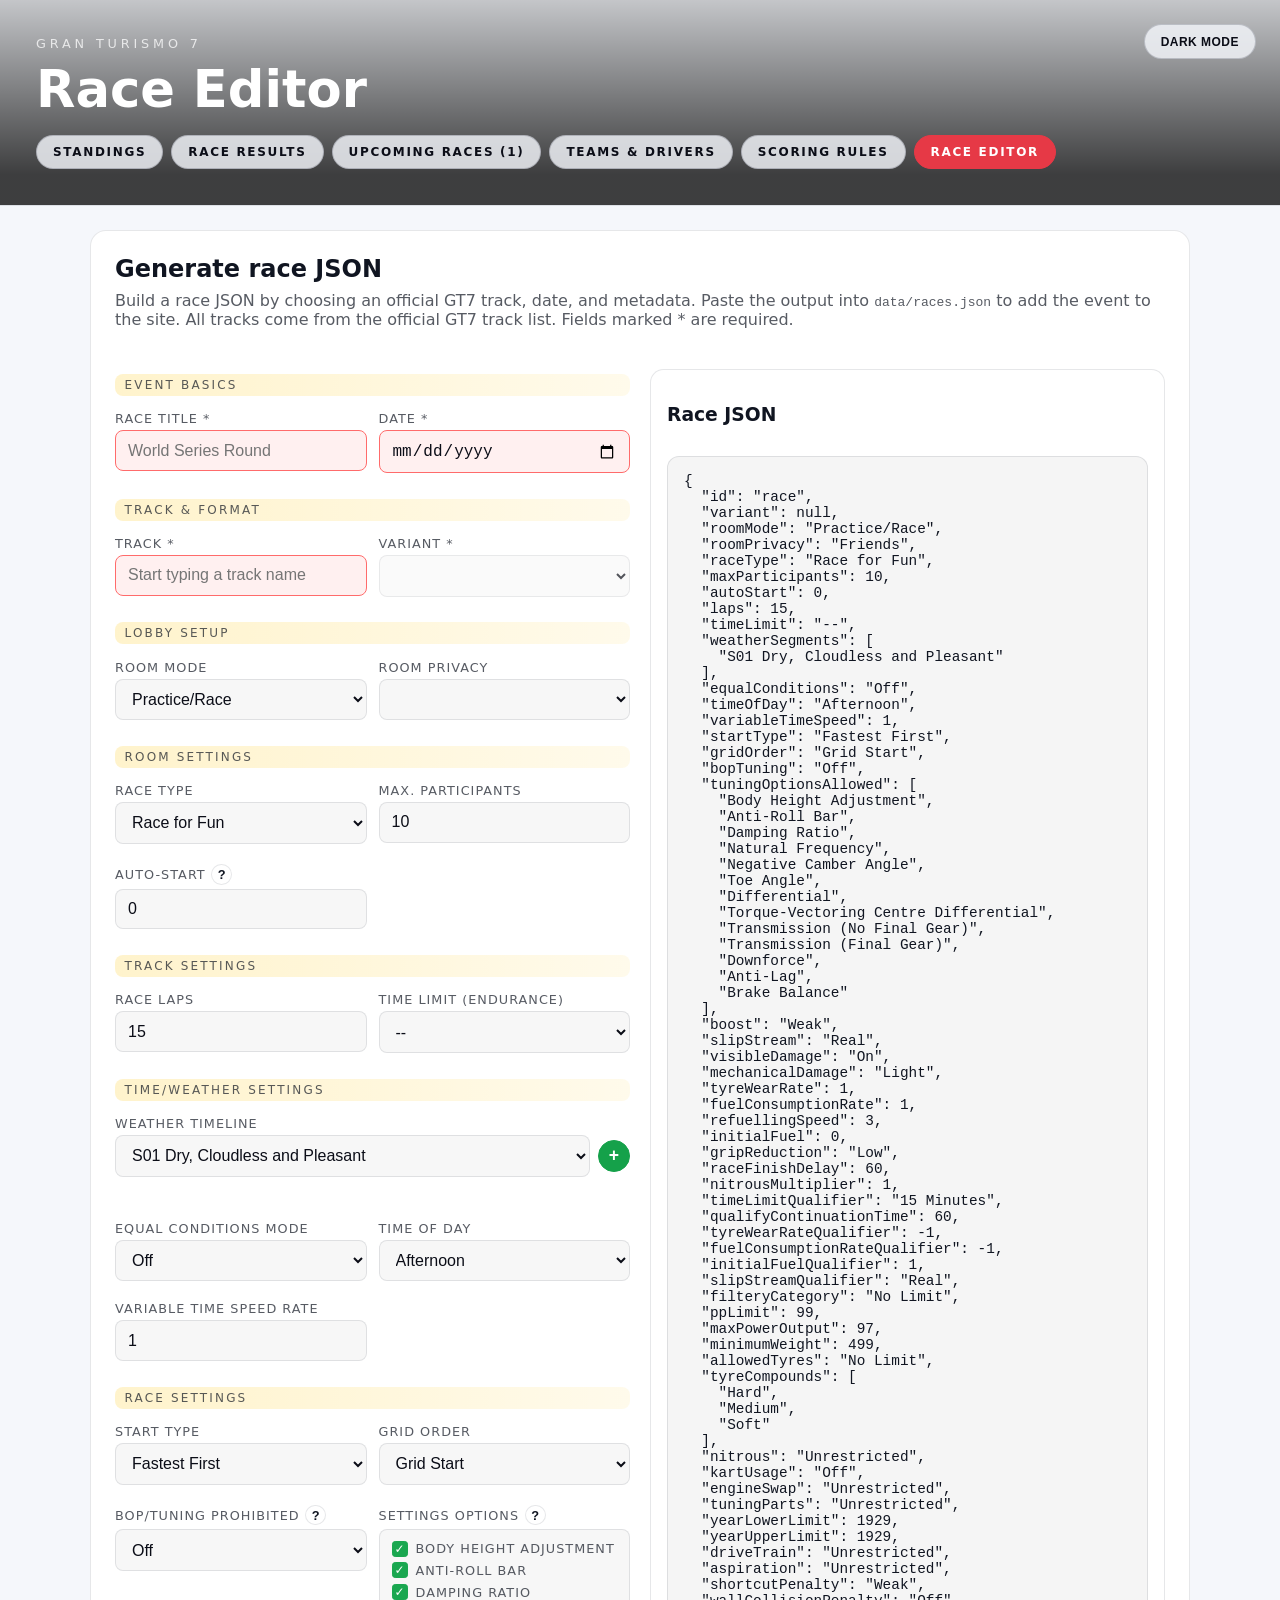
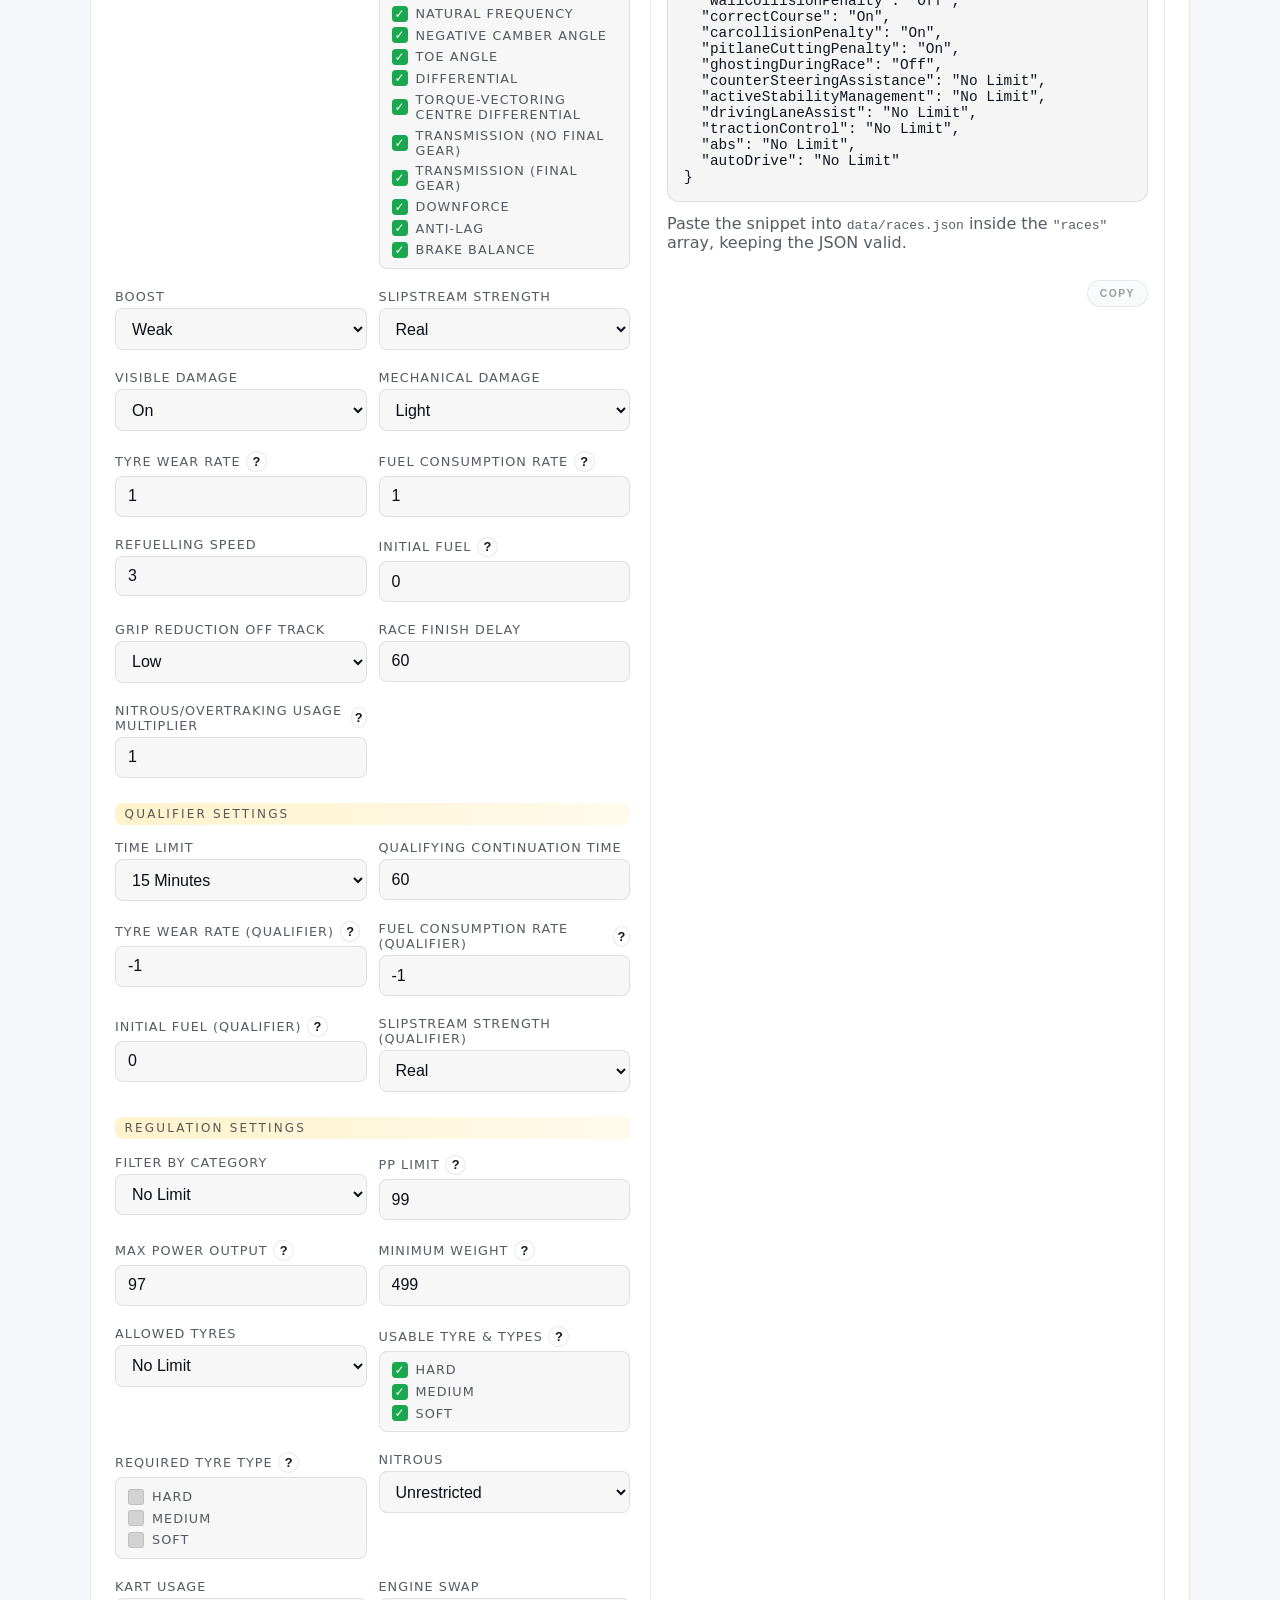
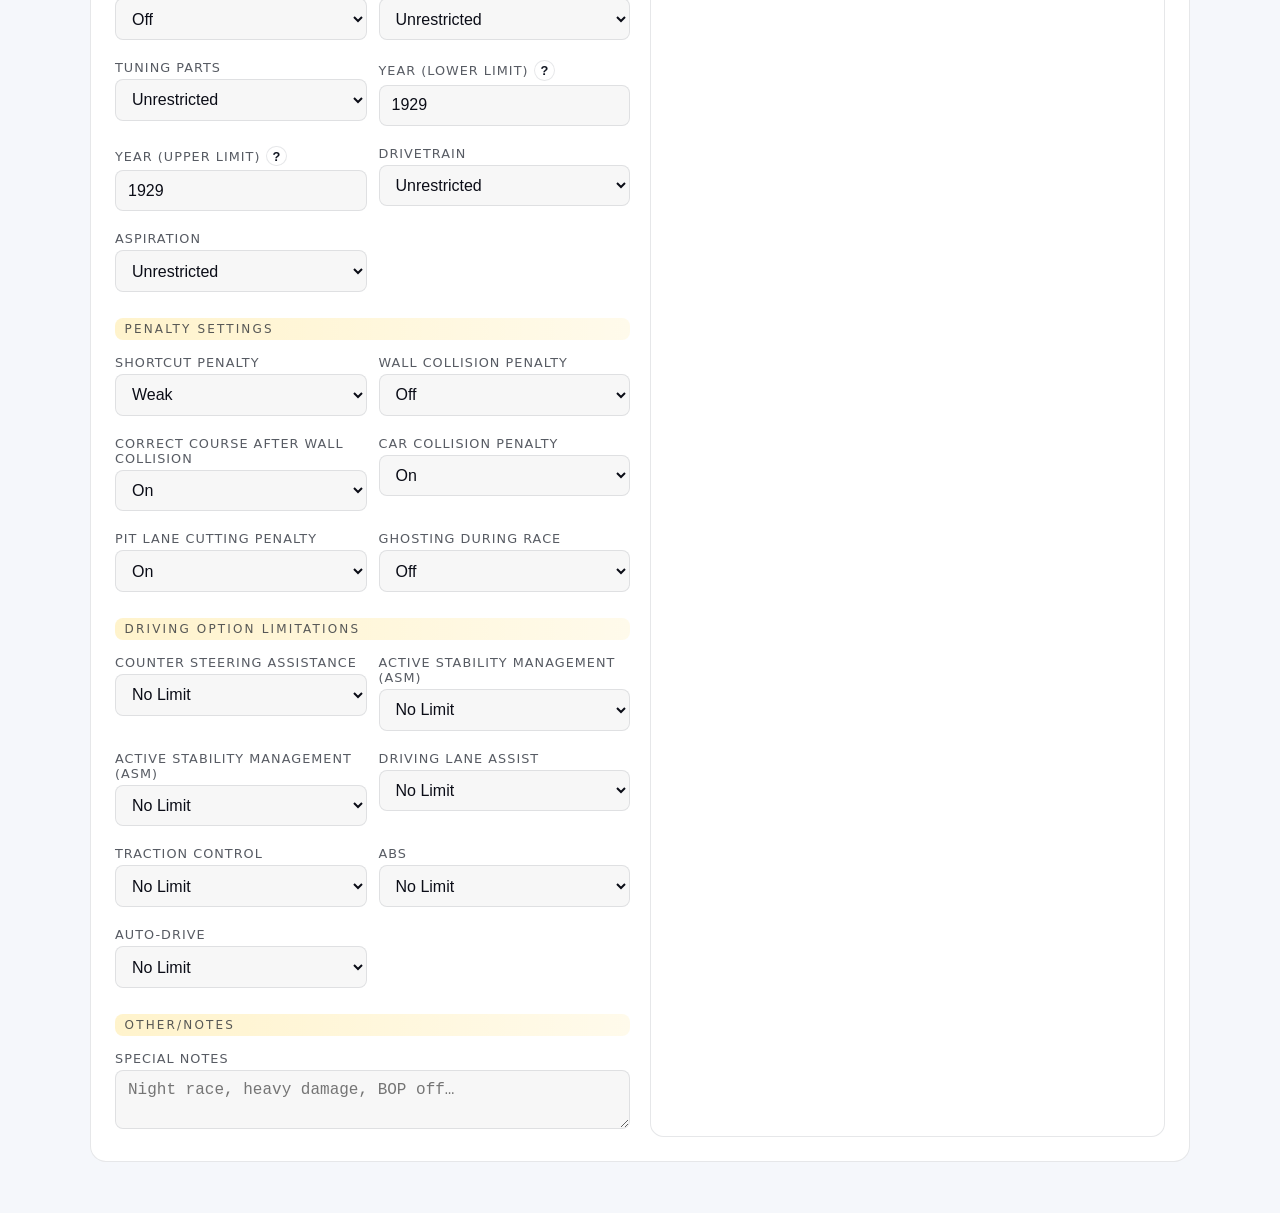
==== editor.html @ 5947d88d "Button ordering" ====
<!doctype html>
<html lang="en">
  <head>
    <meta charset="utf-8" />
    <meta name="viewport" content="width=device-width, initial-scale=1" />
    <title>Gran Turismo 7 | Race Editor</title>
    <link rel="stylesheet" href="styles.css" />
    <script src="theme.js" defer></script>
    <script src="counts.js" defer></script>
    <script src="raceFields.js" defer></script>
    <script src="editor.js" defer></script>
  </head>
  <body class="theme-dark">
    <header class="hero" id="top">
      <button id="theme-toggle" class="theme-toggle" type="button" aria-pressed="false">Light mode</button>
      <div class="hero__content">
        <p class="eyebrow">Gran Turismo 7</p>
        <h1>Race Editor</h1>
        <div class="hero__nav" role="navigation">
          <a class="pill-link" href="index.html">Standings</a>
          <a class="pill-link" href="results.html">Race Results</a>
          <a id="upcoming-pill" class="pill-link" href="races.html">Upcoming Races</a>
          <a class="pill-link" href="teams.html">Teams &amp; Drivers</a>
          <a class="pill-link" href="rules.html">Scoring Rules</a>
          <a class="pill-link pill-link--active" href="editor.html">Race Editor</a>
        </div>
      </div>
    </header>

    <main>
      <section class="panel panel--rules" aria-labelledby="editor-heading">
        <div class="panel__header">
          <h2 id="editor-heading">Generate race JSON</h2>
          <p>Build a race JSON by choosing an official GT7 track, date, and metadata. 
            Paste the output into <code>data/races.json</code> to add the event to the site. 
            All tracks come from the official GT7 track list. Fields marked * are required.</p>
        </div>
        <div class="editor-grid">
          <form id="race-form" class="editor-form" autocomplete="off">
            <div class="form-group-heading">Event Basics</div>
            <div class="form-field">
              <label for="race-title">Race title *</label>
              <input id="race-title" name="title" required placeholder="World Series Round" />
            </div>
            <div class="form-field">
              <label for="race-date">Date *</label>
              <input id="race-date" name="date" type="date" required />
            </div>
            <div class="form-group-heading">Track &amp; Format</div>
            <div class="form-field">
              <label for="track-input">Track *</label>
              <div class="combo">
                <input
                  id="track-input"
                  type="search"
                  inputmode="search"
                  required
                  placeholder="Start typing a track name"
                  autocomplete="off"
                  autocorrect="off"
                  autocapitalize="none"
                  spellcheck="false"
                  aria-autocomplete="list"
                  aria-controls="track-suggestions"
                  aria-expanded="false"
                />
                <input type="hidden" id="track-value" name="track" />
                <ul id="track-suggestions" class="combo__list" hidden></ul>
              </div>
            </div>
            <div class="form-field">
              <label for="variant-select">Variant *</label>
              <select id="variant-select" name="variant" required disabled></select>
            </div>
            <div id="extra-fields"></div>
          </form>

          <div class="editor-output">
            <div class="editor-output__header">
              <h3>Race JSON</h3>
            </div>
            <pre id="race-json-preview" class="json-preview">{
  "id": "race-3",
  "title": "World Series at Suzuka",
  "track": "Suzuka Circuit",
  "date": "2024-05-03",
  "laps": 15,
  "weatherSegments": [
    "S01 Dry, Cloudless and Pleasant",
    "S02 Dry and Pleasant with a few Clouds"
  ],
  "timeOfDay": "Afternoon"
}</pre>
            <p class="muted note">Paste the snippet into <code>data/races.json</code> inside the <code>"races"</code> array, keeping the JSON valid.</p>
            <p align="right"><button type="button" id="copy-json" class="pill-link copy-btn">Copy</button></p>
            <p id="copy-feedback" class="muted" align="right" hidden>JSON copied to clipboard.</p>
          </div>
        </div>
      </section>
    </main>
  </body>
</html>
---- styles.css ----
:root {
  font-family: "Inter", "Segoe UI", system-ui, -apple-system, BlinkMacSystemFont, sans-serif;
  --bg: #0b0d17;
  --card: rgba(255, 255, 255, 0.05);
  --panel: rgba(255, 255, 255, 0.08);
  --text: #f8f9fb;
  --muted: rgba(248, 249, 251, 0.7);
  --accent: #e63946;
  --border: rgba(255, 255, 255, 0.12);
  --row-alt: rgba(255, 255, 255, 0.08);
  --combo-bg: rgb(245, 245, 245);
  --combo-text: #f8f9fb;
  --combo-hover: rgba(255, 255, 255, 0.12);
}

body.theme-dark {
  color-scheme: dark;
  --bg: #0b0d17;
  --card: rgba(255, 255, 255, 0.05);
  --panel: rgba(255, 255, 255, 0.08);
  --text: #f8f9fb;
  --muted: rgba(248, 249, 251, 0.7);
  --accent: #e63946;
  --border: rgba(255, 255, 255, 0.12);
  --row-alt: rgba(255, 255, 255, 0.08);
  --combo-bg: rgb(31, 32, 38);
  --combo-text: #f8f9fb;
  --combo-hover: rgba(255, 255, 255, 0.12);
}

body.theme-light {
  color-scheme: light;
  --bg: #f5f7fb;
  --card: #ffffff;
  --panel: #ffffff;
  --text: #101521;
  --muted: rgba(16, 21, 33, 0.7);
  --accent: #e63946;
  --border: rgba(15, 23, 42, 0.1);
  --row-alt: rgba(15, 23, 42, 0.05);
  --combo-bg: rgb(245, 245, 245);
  --combo-text: #0b0d17;
  --combo-hover: rgba(15, 23, 42, 0.15);
}

* {
  box-sizing: border-box;
}

body {
  margin: 0;
  min-height: 100vh;
  background: var(--bg);
  background-color: var(--bg);
  display: flex;
  flex-direction: column;
  gap: 1.5rem;
  color: var(--text);
}

main {
  width: min(1100px, 92vw);
  margin: 0 auto 3rem;
  display: flex;
  flex-direction: column;
  gap: 1.75rem;
}

.hero {
  background: url("https://images.unsplash.com/photo-1502877338535-766e1452684a?auto=format&fit=crop&w=1200&q=80") center/cover;
  min-height: 150px;
  display: flex;
  align-items: flex-end;
  color: #fff;
  border-bottom: 1px solid var(--border);
  position: relative;
  --hero-muted: rgba(255, 255, 255, 0.75);
  --hero-text: #ffffff;
}

.theme-toggle {
  position: absolute;
  top: 1.5rem;
  right: 1.5rem;
  border: 1px solid rgba(255, 255, 255, 0.4);
  background: rgba(8, 11, 18, 0.7);
  color: #fff;
  font-weight: 600;
  letter-spacing: 0.04em;
  text-transform: uppercase;
  font-size: 0.75rem;
  padding: 0.6rem 1rem;
  border-radius: 999px;
  cursor: pointer;
  transition: transform 150ms ease, background 150ms ease;
  z-index: 2;
}

.pill-link {
  text-transform: uppercase;
  font-size: 0.75rem;
  letter-spacing: 0.14em;
  font-weight: 600;
  padding: 0.55rem 1rem;
  border-radius: 999px;
  border: 1px solid rgba(255, 255, 255, 0.4);
  color: var(--hero-text);
  text-decoration: none;
  background: rgba(8, 11, 18, 0.55);
  transition: background 150ms ease, transform 150ms ease;
  white-space: nowrap;
}

.pill-link:hover {
  transform: translateY(-1px);
}

.pill-link--active {
  background: var(--accent);
  border-color: var(--accent);
  color: #fff;
}

body.theme-light .pill-link {
  border-color: rgba(15, 23, 42, 0.2);
  color: #0b0d17;
  background: rgba(238, 240, 245, 0.85);
}

body.theme-light .pill-link--active {
  background: var(--accent);
  border-color: var(--accent);
  color: #fff;
}

body.theme-light .theme-toggle {
  border-color: rgba(15, 23, 42, 0.2);
  background: rgba(240, 242, 247, 0.85);
  color: #0b0d17;
}

.theme-toggle:hover {
  transform: translateY(-1px);
}

.hero::after {
  content: "";
  position: absolute;
  inset: 0;
  background: linear-gradient(180deg, rgba(0, 0, 0, 0.2) 0%, rgba(0, 0, 0, 0.75) 85%);
  pointer-events: none;
}

.hero__content {
  position: relative;
  padding: 2.25rem;
  z-index: 1;
}

.hero .eyebrow {
  text-transform: uppercase;
  letter-spacing: 0.3em;
  font-size: 0.8rem;
  margin: 0 0 0.5rem;
  color: var(--hero-muted);
}

.hero h1 {
  font-size: clamp(2rem, 4vw, 3.2rem);
  margin: 0 0 1rem;
  color: var(--hero-text);
}

.hero .lede {
  font-size: 1.05rem;
  color: var(--hero-muted);
  margin: 0 0 1.5rem;
  max-width: 1000px;
}

.hero__nav {
  display: flex;
  flex-wrap: wrap;
  gap: 0.5rem;
}

.panel {
  background: var(--panel);
  border: 1px solid var(--border);
  border-radius: 1rem;
  padding: 1.5rem;
  backdrop-filter: blur(12px);
}

.panel__header {
  margin-bottom: 1.5rem;
}

.panel__header h2 {
  margin: 0 0 0.5rem;
}

.panel__header p {
  margin: 0;
  color: var(--muted);
}

.panel--standings {
  display: flex;
  flex-direction: column;
  gap: 1.25rem;
}

.panel--rules {
  display: flex;
  flex-direction: column;
  gap: 1rem;
}

.muted {
  color: var(--muted);
  margin: 0;
}

.card-grid {
  display: grid;
  grid-template-columns: repeat(auto-fit, minmax(200px, 1fr));
  gap: 1rem;
}

.points-grid {
  display: grid;
  grid-template-columns: repeat(auto-fit, minmax(220px, 1fr));
  gap: 1rem;
}

.points-list {
  list-style: none;
  padding: 0;
  margin: 0;
  display: flex;
  flex-direction: column;
  gap: 0.35rem;
}

.points-list li {
  display: flex;
  justify-content: space-between;
  align-items: center;
  padding: 0.4rem 0.75rem;
  border: 1px solid var(--border);
  border-radius: 0.6rem;
  background: var(--card);
  font-weight: 600;
}

.points-list span {
  font-size: 0.85rem;
  text-transform: uppercase;
  letter-spacing: 0.08em;
  color: var(--muted);
}

.rule-card {
  background: var(--card);
  border: 1px solid var(--border);
  border-radius: 0.75rem;
  padding: 1rem;
}

.rule-list {
  list-style: decimal;
  padding-left: 1.25rem;
  margin: 0;
  display: flex;
  flex-direction: column;
  gap: 0.75rem;
}

.rule-list li strong {
  display: block;
  letter-spacing: 0.08em;
  text-transform: uppercase;
  font-size: 0.8rem;
  margin-bottom: 0.25rem;
  color: var(--muted);
}

.editor-grid {
  display: grid;
  grid-template-columns: repeat(auto-fit, minmax(260px, 1fr));
  gap: 1.25rem;
}

.editor-form {
  display: grid;
  grid-template-columns: repeat(auto-fit, minmax(220px, 1fr));
  gap: 0.75rem;
}

.standings-grid > *,
.editor-grid > *,
.editor-form > * {
  min-width: 0;
}

.editor-form .form-field--span-2 {
  grid-column: span 2;
}

.form-field {
  display: flex;
  flex-direction: column;
  margin-bottom: 0.5em;
  gap: 0.25rem;
}

.form-field__label-row {
  display: flex;
  align-items: center;
  gap: 0.35rem;
  position: relative;
}

.form-group-heading {
  grid-column: 1 / -1;
  margin: 0.35rem 0 0.2rem;
  padding: 0.25rem 0.6rem;
  font-size: 0.75rem;
  letter-spacing: 0.18em;
  text-transform: uppercase;
  color: var(--muted);
  background: linear-gradient(90deg, rgba(255, 196, 0, 0.2), rgba(255, 196, 0, 0.08));
  border-radius: 0.5rem;
}

.form-field label {
  font-size: 0.8rem;
  letter-spacing: 0.08em;
  text-transform: uppercase;
  color: var(--muted);
  margin: 0;
}

.form-field input,
.form-field select,
.form-field textarea {
  width: 100%;
  padding: 0.65rem 0.75rem;
  border-radius: 0.5rem;
  border: 1px solid var(--border);
  background: rgba(0, 0, 0, 0.15);
  color: var(--text);
  font-size: 1rem;
  transition: border-color 150ms ease, background 150ms ease;
}

.form-field--invalid input,
.form-field--invalid select,
.form-field--invalid textarea {
  border-color: #ff6b6b !important;
  background: rgba(255, 107, 107, 0.1) !important;
}

#extra-fields {
  display: contents;
}

.field-hint {
  width: 1.3rem;
  height: 1.3rem;
  border-radius: 50%;
  border: 1px solid var(--border);
  background: rgba(255, 255, 255, 0.08);
  color: var(--text);
  font-size: 0.8rem;
  font-weight: 700;
  cursor: pointer;
  display: inline-flex;
  align-items: center;
  justify-content: center;
  padding: 0;
}

.field-hint__popover {
  position: absolute;
  top: calc(100% + 0.3rem);
  right: 0;
  min-width: 220px;
  max-width: 320px;
  background: var(--panel);
  border: 1px solid var(--border);
  border-radius: 0.6rem;
  padding: 0.6rem 0.75rem;
  box-shadow: 0 12px 30px rgba(0, 0, 0, 0.45);
  z-index: 5;
}

.field-hint__description {
  margin: 0 0 0.5rem;
  font-size: 0.9rem;
  color: var(--text);
}

.field-hint__popover ul {
  list-style: none;
  margin: 0;
  padding: 0;
  display: flex;
  flex-direction: column;
  gap: 0.25rem;
}

.field-hint__popover li {
  font-size: 0.85rem;
  color: var(--text);
}

.field-hint__popover strong {
  font-size: 0.85rem;
}

.multi-select {
  display: flex;
  flex-direction: column;
  gap: 0.35rem;
  padding: 0.65rem 0.75rem;
  border-radius: 0.5rem;
  border: 1px solid var(--border);
  background: rgba(0, 0, 0, 0.03);
}

.multi-select__option {
  display: flex;
  align-items: center;
  gap: 0.5rem;
  position: relative;
}

.multi-select__option input {
  position: absolute;
  opacity: 0;
  pointer-events: none;
}

.multi-select__marker {
  width: 1rem;
  height: 1rem;
  border-radius: 0.2rem;
  border: 1px solid var(--border);
  display: inline-flex;
  align-items: center;
  justify-content: center;
  font-size: 0.75rem;
  background: rgba(0, 0, 0, 0.15);
}

.multi-select__option input:checked + .multi-select__marker {
  background: #1aa750;
  border-color: #1aa750;
  color: #fff;
}

.multi-select__marker {
  cursor: pointer;
}

.multi-select__option input:checked + .multi-select__marker::after {
  content: '✓';
}

.multi-select__label {
  flex: 1;
  cursor: pointer;
}

.repeatable-list {
  display: flex;
  flex-direction: column;
  gap: 0.5rem;
  margin-bottom: 1.5rem;
}

.repeatable-row {
  display: flex;
  gap: 0.5rem;
  align-items: center;
}

.repeatable-row select {
  flex: 1;
  min-width: 0;
}

.repeatable-action-btn {
  width: 2rem;
  height: 2rem;
  border-radius: 50%;
  border: 1px solid var(--border);
  background: rgba(255, 255, 255, 0.08);
  color: var(--text);
  font-size: 1.1rem;
  font-weight: 600;
  cursor: pointer;
  display: flex;
  align-items: center;
  justify-content: center;
}

.repeatable-add-btn {
  background: #1aa750;
  border-color: #1aa750;
  color: #fff;
}

.repeatable-remove-btn {
  background: #c62828;
  border-color: #c62828;
  color: #fff;
}

.repeatable-action-btn:disabled {
  opacity: 0.4;
  cursor: not-allowed;
}

body.theme-light .repeatable-action-btn {
  background: rgba(0, 0, 0, 0.04);
  color: #0b0d17;
}

body.theme-light .repeatable-action-btn {
  border-color: rgba(0, 0, 0, 0.2);
}

body.theme-light .repeatable-add-btn {
  background: #15a14a;
  border-color: #15a14a;
  color: #fff;
}

body.theme-light .repeatable-remove-btn {
  background: #d32f2f;
  border-color: #d32f2f;
  color: #fff;
}

body.theme-light .form-field input,
body.theme-light .form-field select,
body.theme-light .form-field textarea {
  background: rgba(0, 0, 0, 0.03);
  color: #0b0d17;
}

.combo {
  position: relative;
  width: 100%;
  min-width: 0;
}

.combo__list {
  position: absolute;
  top: calc(100% + 0.2rem);
  left: 0;
  right: 0;
  background: var(--combo-bg);
  border: 1px solid var(--border);
  border-radius: 0.5rem;
  max-height: 220px;
  overflow-y: auto;
  list-style: none;
  margin: 0;
  padding: 0.3rem 0;
  z-index: 3;
}

.combo__list li {
  padding: 0.4rem 0.75rem;
  cursor: pointer;
  color: var(--combo-text);
}

.combo__list li:hover,
.combo__list li:focus {
  background: var(--combo-hover);
  outline: none;
}

.warning {
  color: #ff6b6b;
  font-size: 0.85rem;
  margin: 0;
}

.editor-output {
  background: var(--card);
  border: 1px solid var(--border);
  border-radius: 0.85rem;
  padding: 1rem;
  display: flex;
  flex-direction: column;
  gap: 0.75rem;
}

.editor-output__header {
  display: flex;
  justify-content: space-between;
  align-items: center;
  gap: 0.5rem;
}

.copy-btn {
  font-size: 0.65rem;
  padding: 0.45rem 0.75rem;
  transition: opacity 150ms ease;
}

.copy-btn:disabled {
  opacity: 0.4;
  cursor: not-allowed;
}

.json-preview {
  margin: 0;
  padding: 1rem;
  background: rgba(0, 0, 0, 0.25);
  border-radius: 0.75rem;
  border: 1px solid var(--border);
  overflow-x: auto;
  font-family: 'SFMono-Regular', Consolas, 'Liberation Mono', Menlo, monospace;
  font-size: 0.9rem;
}

body.theme-light .json-preview {
  background: rgba(0, 0, 0, 0.04);
}

.note {
  margin: 0;
}

.upcoming-grid {
  display: flex;
  flex-direction: column;
  gap: 1rem;
}

.upcoming-card {
  background: var(--card);
  border: 1px solid var(--border);
  border-radius: 0.85rem;
  padding: 0;
  overflow: hidden;
}

.upcoming-card__summary {
  padding: 1rem 1.25rem;
  display: flex;
  justify-content: space-between;
  align-items: center;
  gap: 1rem;
  cursor: pointer;
}

.upcoming-card__summary h3 {
  margin: 0;
}

.upcoming-card__title-btn {
  background: none;
  border: none;
  color: inherit;
  font: inherit;
  cursor: pointer;
  padding: 0;
  display: inline-flex;
  align-items: center;
  gap: 0.35rem;
}

.upcoming-card__title-btn::after {
  content: '›';
  font-size: 1.1rem;
  transition: transform 0.2s ease;
}

.upcoming-card[aria-expanded='true'] .upcoming-card__title-btn::after {
  transform: rotate(90deg);
}

.upcoming-card[aria-expanded='true'] .upcoming-card__details {
  display: block;
}

.upcoming-card__meta {
  display: flex;
  flex-direction: column;
  align-items: flex-end;
  gap: 0.25rem;
  font-size: 0.9rem;
  color: var(--muted);
}

.upcoming-card__details {
  display: none;
  padding: 0 1.25rem 1rem;
  border-top: 1px solid rgba(255, 255, 255, 0.08);
}

.upcoming-detail-group {
  padding-top: 0.75rem;
  border-top: 1px solid rgba(255, 255, 255, 0.08);
}

.upcoming-detail-group:first-child {
  border-top: none;
  padding-top: 0.5rem;
}

.upcoming-detail-group__title {
  margin: 0 0 0.5rem;
  font-size: 0.75rem;
  letter-spacing: 0.2em;
  text-transform: uppercase;
  color: var(--muted);
  background: linear-gradient(90deg, rgba(255, 168, 0, 0.2), rgba(255, 168, 0, 0.05));
  padding: 0.3rem 0.65rem;
  border-radius: 0.45rem;
}

.upcoming-card__details ul {
  list-style: none;
  margin: 0;
  padding: 0;
  display: flex;
  flex-direction: column;
  gap: 0.35rem;
}

.upcoming-card__details li {
  display: grid;
  grid-template-columns: minmax(140px, 0.4fr) 1fr;
  align-items: center;
  column-gap: 1rem;
  font-size: 0.95rem;
  padding-bottom: 0.2rem;
  border-bottom: 1px solid rgba(255, 255, 255, 0.08);
}

.upcoming-card__details li:last-child {
  border-bottom: none;
  padding-bottom: 0;
}

.upcoming-card li span {
  text-transform: uppercase;
  letter-spacing: 0.08em;
  font-size: 0.7rem;
  color: var(--muted);
}

.team-card {
  background: var(--card);
  border: 1px solid var(--border);
  border-radius: 0.75rem;
  padding: 1rem;
  display: flex;
  flex-direction: column;
  gap: 0.75rem;
}

.team-card header {
  display: flex;
  flex-direction: column;
  gap: 0.4rem;
}

.team-card__tag {
  font-size: 1rem;
  text-transform: uppercase;
  letter-spacing: 0.12em;
  color: #111;
  font-weight: 700;
  padding: 0.25rem 0.65rem;
  border-radius: 0.8rem;
  width: fit-content;
}

.team-card__drivers {
  list-style: none;
  margin: 0;
  padding: 0;
  color: var(--muted);
}

.team-card__drivers li + li {
  margin-top: 0.3rem;
}

.race-list {
  display: flex;
  flex-direction: column;
  gap: 1.5rem;
}

.callouts {
  display: grid;
  grid-template-columns: repeat(auto-fit, minmax(220px, 1fr));
  gap: 1rem;
}

.callout {
  background: var(--card);
  border: 1px solid var(--border);
  border-radius: 0.75rem;
  padding: 1rem 1.25rem;
}

.callout h3 {
  margin: 0.2rem 0;
}

.standings-grid {
  display: grid;
  grid-template-columns: repeat(auto-fit, minmax(280px, 1fr));
  gap: 1.5rem;
}

.standings__header {
  margin-bottom: 0.5rem;
}

.standings-table td:nth-child(3),
.standings-table td:nth-child(4),
.standings-table th:nth-child(3),
.standings-table th:nth-child(4) {
  text-align: right;
}

.standings-row-alt > td {
  background-color: var(--row-alt);
}

.standings-table tbody tr.expandable-row {
  cursor: pointer;
  height: 3em;
  transition: background 150ms ease;
}

.driver-row__header {
  display: flex;
  justify-content: space-between;
  align-items: center;
  gap: 0.5rem;
}

.driver-row__name {
  flex: 1;
  min-width: 0;
  white-space: nowrap;
  overflow: hidden;
  text-overflow: ellipsis;
}

.driver-row__details {
  display: none;
}

.driver-row__details--open {
  display: table-row;
}

.driver-row__details td {
  border-bottom: none;
  padding-top: 0;
}

.driver-row__details-wrapper {
  padding: 0.15rem 0.75rem 0.5rem;
  border: 1px solid rgba(140, 139, 139, 0.55);
  border-radius: 0.5rem;
}

.driver-row__details table {
  width: 100%;
}

.driver-row__details-row--dropped td {
  color: #f87171;
  text-decoration: line-through;
}

.team-row {
  position: relative;
}

.team-row--tinted > td {
  background: var(--team-row-tint, transparent);
}

.team-row__header {
  display: flex;
  justify-content: space-between;
  align-items: center;
  gap: 0.5rem;
}

.team-pill {
  display: inline-flex;
  align-items: center;
  gap: 0.45rem;
  font-weight: 600;
  font-size: 0.85rem;
  padding: 0.1rem 0.7rem;
  border-radius: 999px;
  letter-spacing: 0.02em;
  text-transform: uppercase;
  white-space: nowrap;
  overflow: hidden;
  text-overflow: ellipsis;
}

.team-row__details {
  display: none;
}

.team-row__details--open {
  display: table-row;
}

.team-row__details td {
  border-bottom: none;
  padding-top: 0;
}

.team-row__details-wrapper {
  padding: 0.15rem 0.75rem 0.5rem;
  border: 1px solid rgba(140, 139, 139, 0.55);
  border-radius: 0.5rem;
}

.team-row__details table {
  width: 100%;
  border-collapse: collapse;
}

.team-row__details table th,
.team-row__details table td {
  text-align: left;
  padding: 0.35rem 0.4rem;
  font-size: 0.85rem;
}

.team-chip {
  width: 0.75rem;
  height: 0.75rem;
  border-radius: 50%;
  border: 1px solid rgba(255, 255, 255, 0.4);
}

.race-card {
  background: var(--card);
  border: 1px solid var(--border);
  border-radius: 0.9rem;
  padding: 1.25rem;
  display: flex;
  flex-direction: column;
  gap: 1rem;
}

.race-card__header {
  display: flex;
  justify-content: space-between;
  align-items: flex-start;
  gap: 1rem;
  flex-wrap: wrap;
}

.race-card__header-main {
  min-width: 0;
}

.race-card__header-actions {
  display: flex;
  flex-direction: column;
  align-items: flex-end;
  gap: 0.35rem;
}

.race-card h3 {
  margin: 0.2rem 0 0;
}

.race-card__title-btn {
  background: none;
  border: none;
  color: inherit;
  font: inherit;
  cursor: pointer;
  padding: 0;
  display: inline-flex;
  align-items: center;
  gap: 0.35rem;
}

.race-card__title-btn::after {
  content: '›';
  font-size: 1.1rem;
  transition: transform 0.2s ease;
}

.race-card--details-open .race-card__title-btn::after {
  transform: rotate(90deg);
}

.race-card__title-btn--static {
  cursor: default;
}

.race-card__meta {
  margin: 0;
  color: var(--muted);
}

.race-card__proof-btn {
  border-radius: 999px;
  border: 1px solid var(--muted);
  color: var(--muted);
  background: transparent;
  display: inline-flex;
  align-items: center;
  justify-content: center;
  padding: 0.35rem 0.85rem;
  font-weight: 600;
  text-decoration: none;
  transition: background 0.2s ease, color 0.2s ease, border-color 0.2s ease;
  font-size: 0.85rem;
}

.race-card__proof-btn:hover,
.race-card__proof-btn:focus-visible {
  background: var(--muted);
  color: var(--card);
  border-color: var(--muted);
}

.race-card__details {
  display: none;
  border-top: 1px solid var(--border);
  padding-top: 0.75rem;
}

.race-card--details-open .race-card__details {
  display: block;
}

.proof-modal {
  position: fixed;
  inset: 0;
  background: rgba(0, 0, 0, 0.6);
  display: none;
  align-items: center;
  justify-content: center;
  padding: 1.25rem;
  z-index: 50;
}

.proof-modal:not([hidden]) {
  display: flex;
}

.proof-modal__dialog {
  background: var(--card);
  border: 1px solid var(--border);
  border-radius: 1rem;
  max-width: min(90vw, 720px);
  max-height: 90vh;
  width: 100%;
  display: flex;
  flex-direction: column;
  overflow: hidden;
  padding: 1rem;
  gap: 0.75rem;
}

body.theme-dark .proof-modal__dialog {
  background: rgba(11, 13, 23, 0.95);
}

.proof-modal__close {
  align-self: flex-end;
  border: none;
  background: transparent;
  color: inherit;
  font-size: 1.5rem;
  cursor: pointer;
  padding: 0.25rem 0.5rem;
}

.proof-modal__image {
  width: 100%;
  height: auto;
  border-radius: 0.75rem;
  object-fit: contain;
  max-height: calc(90vh - 4rem);
}

body.proof-modal-open {
  overflow: hidden;
}

.race-card__details .upcoming-detail-group {
  border-top-color: rgba(255, 255, 255, 0.12);
}

.race-card__details ul {
  list-style: none;
  margin: 0;
  padding: 0;
  display: flex;
  flex-direction: column;
  gap: 0.35rem;
}

.race-card__details li {
  display: grid;
  grid-template-columns: minmax(140px, 0.4fr) 1fr;
  align-items: center;
  column-gap: 1rem;
  font-size: 0.95rem;
  padding-bottom: 0.2rem;
  border-bottom: 1px solid rgba(255, 255, 255, 0.08);
}

.race-card__details li:last-child {
  border-bottom: none;
  padding-bottom: 0;
}

.race-card__details li span {
  text-transform: uppercase;
  letter-spacing: 0.08em;
  font-size: 0.7rem;
  color: var(--muted);
}

.table-wrapper {
  overflow-x: auto;
  max-width: 100%;
  -webkit-overflow-scrolling: touch;
}

table {
  width: 100%;
  border-collapse: collapse;
  font-size: 0.95rem;
}

th,
td {
  padding: 0.65rem;
  text-align: left;
  overflow-wrap: anywhere;
}

th {
  font-size: 0.8rem;
  letter-spacing: 0.08em;
  text-transform: uppercase;
  color: var(--muted);
  border-bottom: 1px solid var(--border);
}

td {
  border-bottom: 1px solid rgba(255, 255, 255, 0.06);
}

tbody tr:last-child td {
  border-bottom: none;
}

.badge {
  padding: 0.15rem 0.5rem;
  border-radius: 999px;
  font-size: 0.8rem;
  font-weight: 600;
  color: #111;
}

.error {
  padding: 1rem;
  background: rgba(230, 57, 70, 0.2);
  border: 1px solid rgba(230, 57, 70, 0.5);
  border-radius: 0.75rem;
}

@media (max-width: 720px) {
  body {
    gap: 0.75rem;
    padding: 0 0 2rem;
  }

  main {
    width: 100%;
    max-width: none;
    gap: 1.25rem;
    padding: 0 1rem;
  }

  .hero__content {
    padding: 1.75rem 1.25rem 2rem;
  }

  .hero__nav {
    flex-direction: column;
    width: 100%;
  }

  .hero__nav .pill-link {
    width: 100%;
    text-align: center;
  }

  .panel {
    padding: 1rem;
  }

  .standings-grid,
  .callouts,
  .card-grid,
  .points-grid,
  .editor-grid,
  .editor-form {
    grid-template-columns: 1fr;
  }

  .editor-form .form-field--span-2 {
    grid-column: 1;
  }

  .race-card {
    padding: 1rem;
  }

  .race-card__header,
  .upcoming-card__summary {
    flex-direction: column;
    align-items: flex-start;
  }

  .upcoming-card__meta {
    align-items: flex-start;
  }

  .upcoming-card__details li,
  .race-card__details li {
    grid-template-columns: 1fr;
    row-gap: 0.25rem;
  }
}
.eyebrow {
  text-transform: uppercase;
  letter-spacing: 0.3em;
  font-size: 0.8rem;
  margin: 0 0 0.5rem;
  color: var(--muted);
}
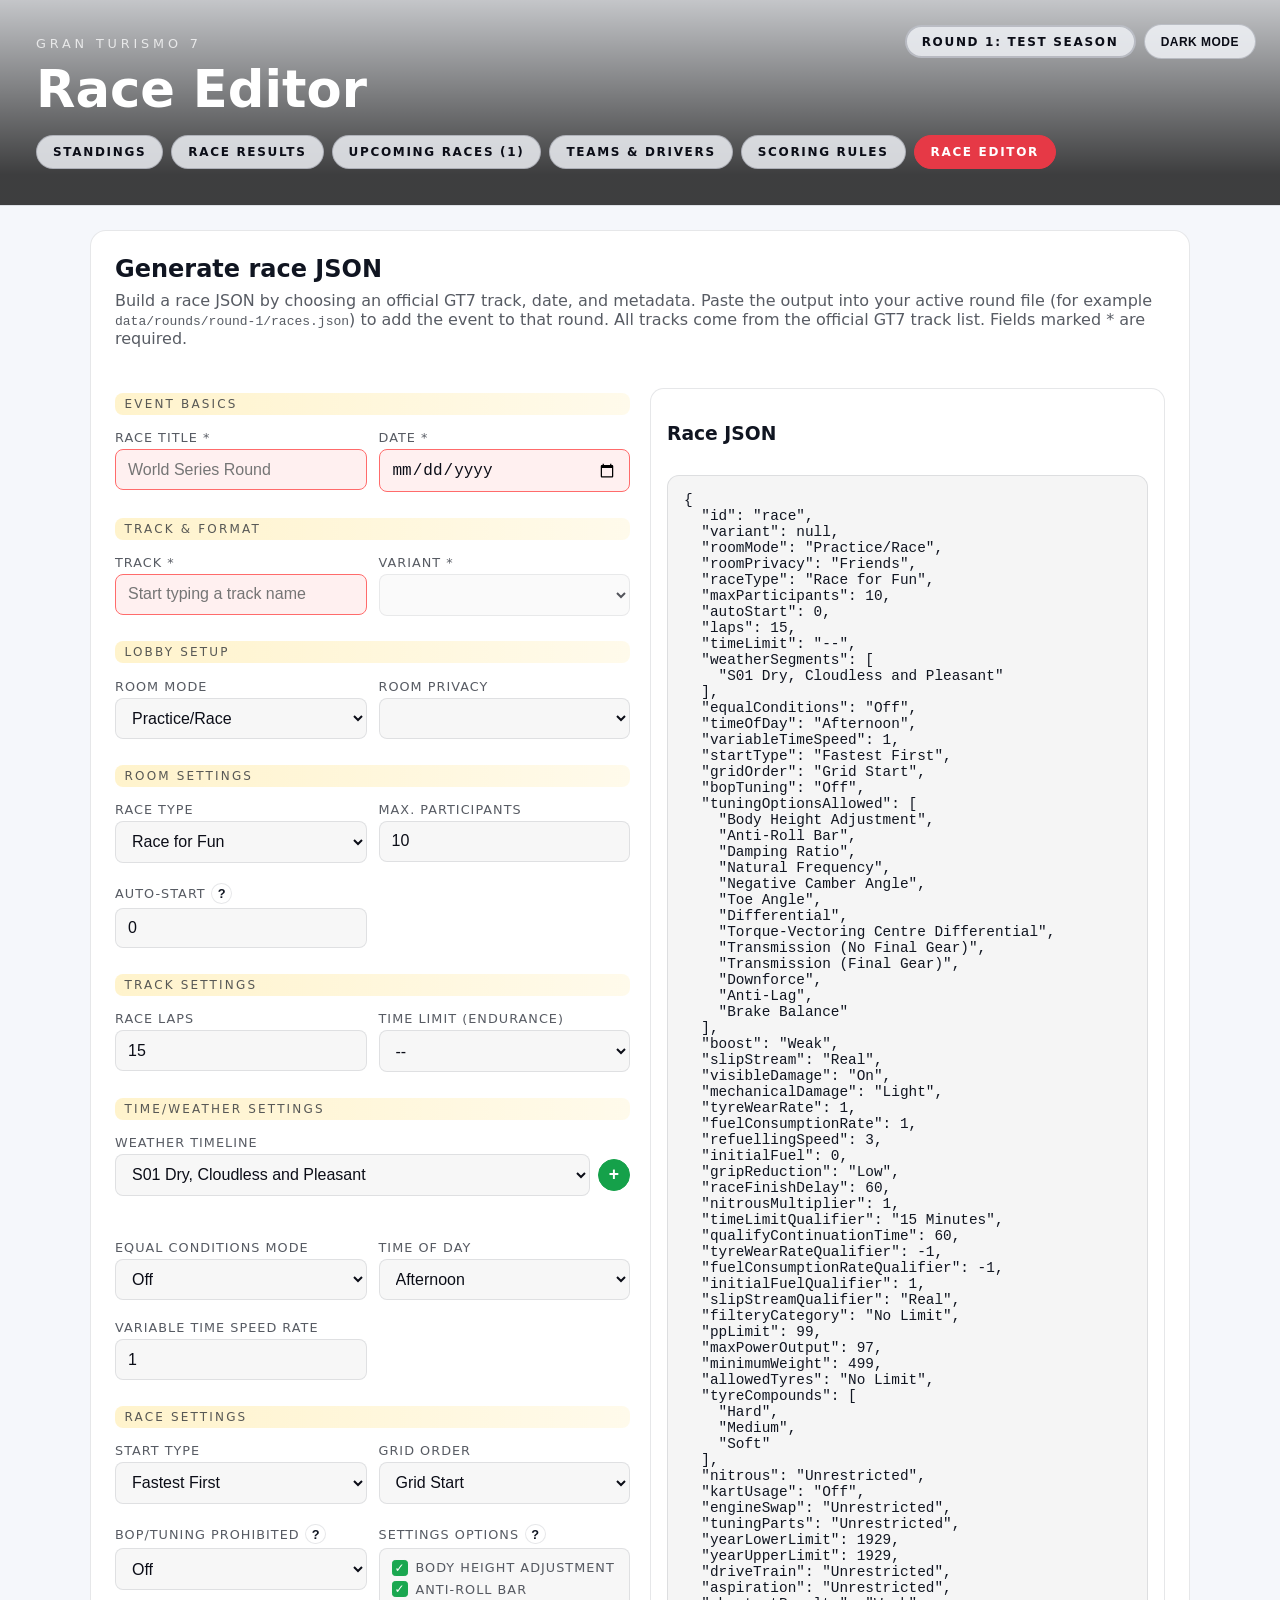
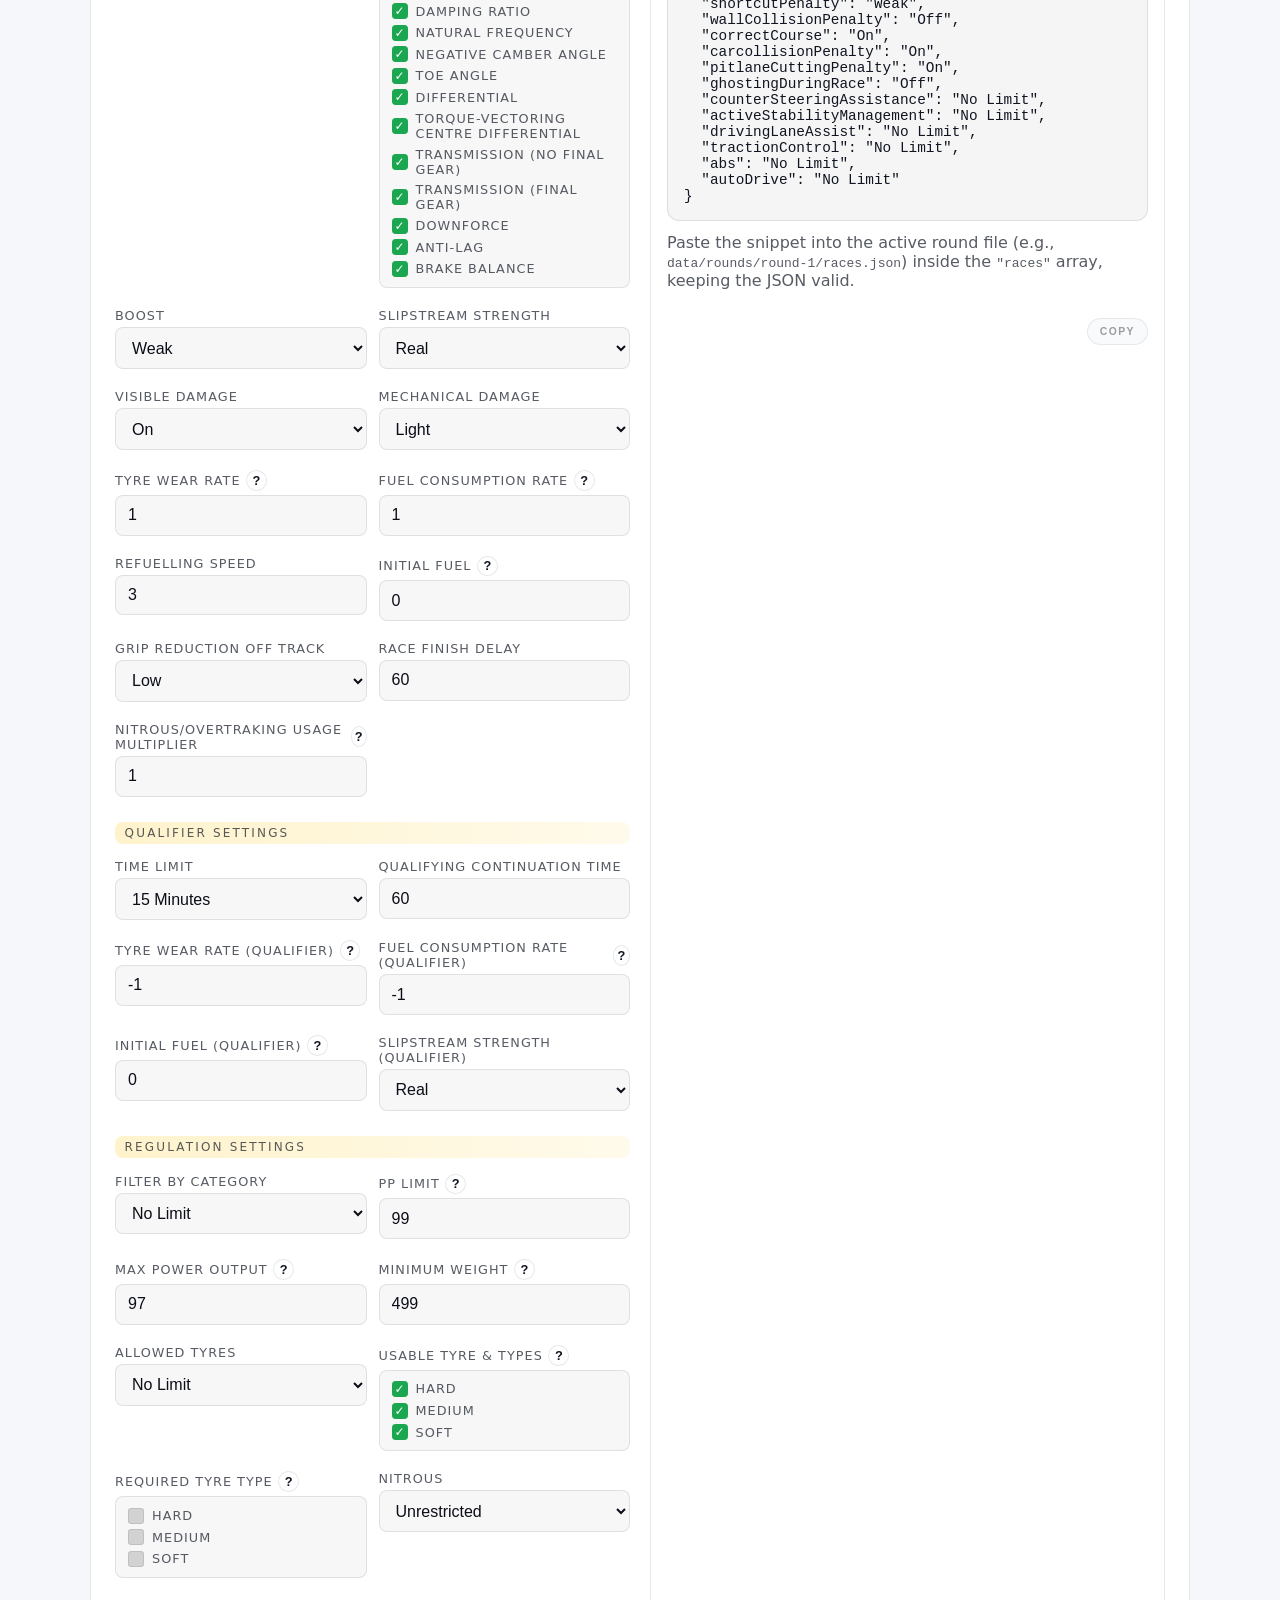
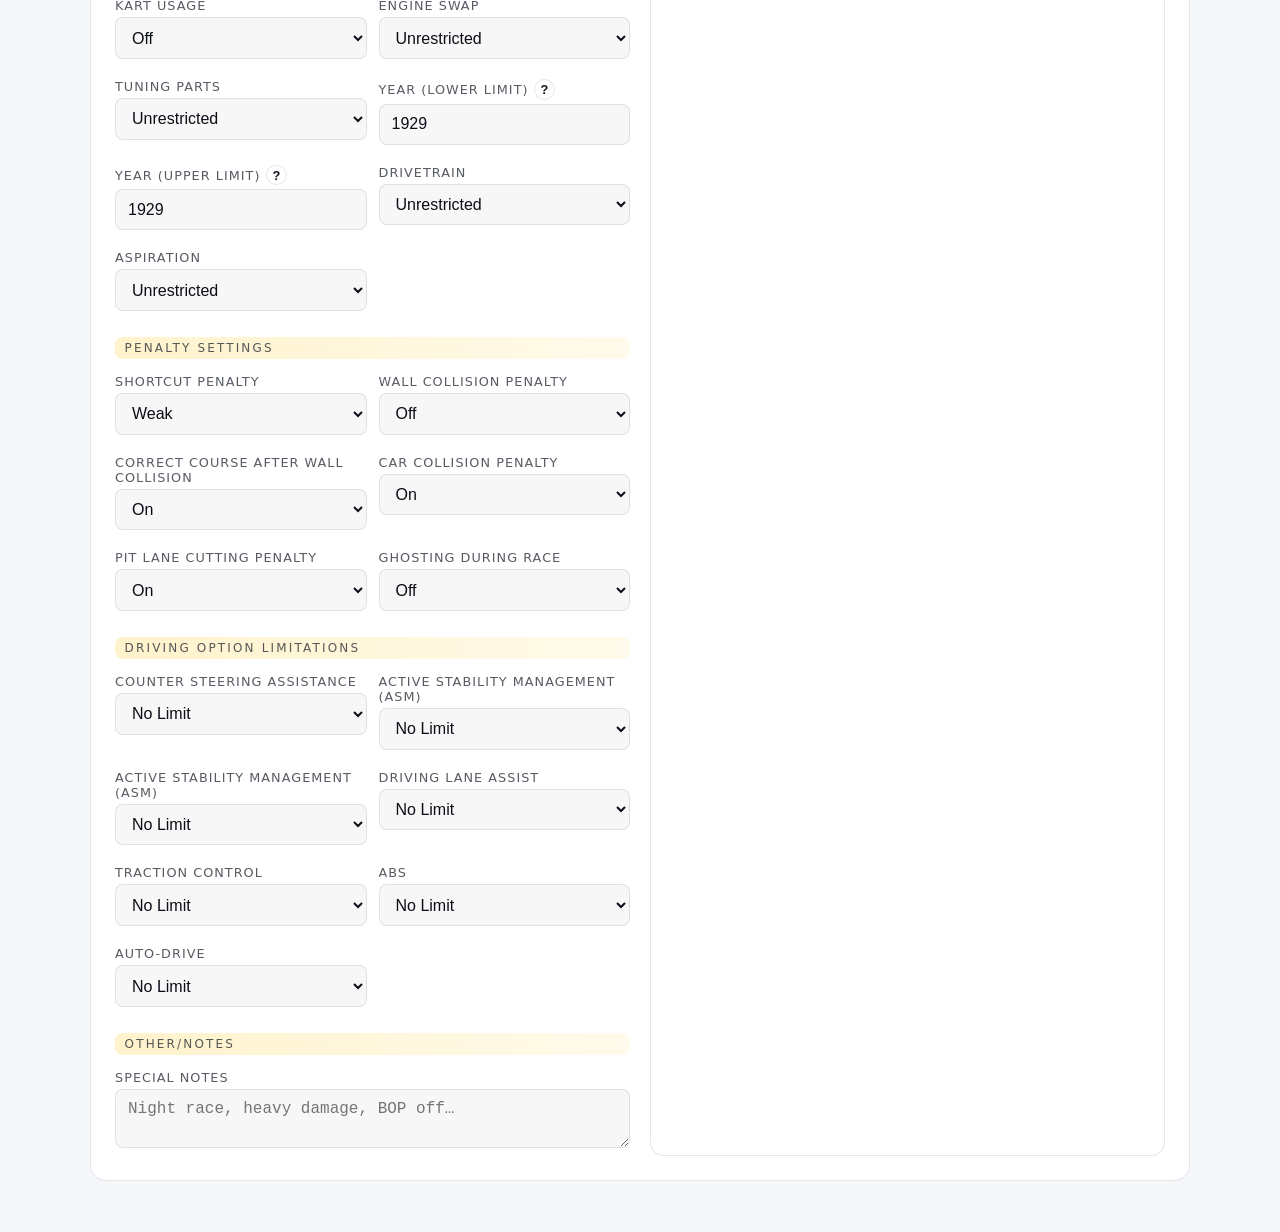
==== commit 67e23808: "Rounds added to the site" ====
--- a/editor.html
+++ b/editor.html
@@ -6,13 +6,19 @@
     <title>Gran Turismo 7 | Race Editor</title>
     <link rel="stylesheet" href="styles.css" />
     <script src="theme.js" defer></script>
+    <script src="rounds.js" defer></script>
     <script src="counts.js" defer></script>
     <script src="raceFields.js" defer></script>
     <script src="editor.js" defer></script>
   </head>
   <body class="theme-dark">
     <header class="hero" id="top">
-      <button id="theme-toggle" class="theme-toggle" type="button" aria-pressed="false">Light mode</button>
+      <div class="hero__top-actions">
+        <div class="hero__round-selector">
+          <select id="round-select" aria-label="Select a round"></select>
+        </div>
+        <button id="theme-toggle" class="theme-toggle" type="button" aria-pressed="false">Light mode</button>
+      </div>
       <div class="hero__content">
         <p class="eyebrow">Gran Turismo 7</p>
         <h1>Race Editor</h1>
@@ -32,7 +38,7 @@
         <div class="panel__header">
           <h2 id="editor-heading">Generate race JSON</h2>
           <p>Build a race JSON by choosing an official GT7 track, date, and metadata. 
-            Paste the output into <code>data/races.json</code> to add the event to the site. 
+            Paste the output into your active round file (for example <code>data/rounds/round-1/races.json</code>) to add the event to that round. 
             All tracks come from the official GT7 track list. Fields marked * are required.</p>
         </div>
         <div class="editor-grid">
@@ -91,7 +97,7 @@
   ],
   "timeOfDay": "Afternoon"
 }</pre>
-            <p class="muted note">Paste the snippet into <code>data/races.json</code> inside the <code>"races"</code> array, keeping the JSON valid.</p>
+          <p class="muted note">Paste the snippet into the active round file (e.g., <code>data/rounds/round-1/races.json</code>) inside the <code>"races"</code> array, keeping the JSON valid.</p>
             <p align="right"><button type="button" id="copy-json" class="pill-link copy-btn">Copy</button></p>
             <p id="copy-feedback" class="muted" align="right" hidden>JSON copied to clipboard.</p>
           </div>
--- a/styles.css
+++ b/styles.css
@@ -78,10 +78,17 @@
   --hero-text: #ffffff;
 }
 
-.theme-toggle {
+.hero__top-actions {
   position: absolute;
   top: 1.5rem;
   right: 1.5rem;
+  display: flex;
+  gap: 0.5rem;
+  align-items: center;
+  z-index: 2;
+}
+
+.theme-toggle {
   border: 1px solid rgba(255, 255, 255, 0.4);
   background: rgba(8, 11, 18, 0.7);
   color: #fff;
@@ -93,7 +100,6 @@
   border-radius: 999px;
   cursor: pointer;
   transition: transform 150ms ease, background 150ms ease;
-  z-index: 2;
 }
 
 .pill-link {
@@ -184,6 +190,39 @@
   gap: 0.5rem;
 }
 
+.hero__round-selector {
+  margin: 0;
+}
+
+.hero__round-selector select {
+  border-radius: 999px;
+  border: 1px solid rgba(255, 255, 255, 0.4);
+  background: rgba(8, 11, 18, 0.65);
+  color: #fff;
+  padding: 0.55rem 1rem;
+  font: inherit;
+  font-size: 0.75rem;
+  font-weight: 600;
+  text-transform: uppercase;
+  letter-spacing: 0.14em;
+  cursor: pointer;
+  min-width: 170px;
+  appearance: none;
+  box-shadow: inset 0 0 0 1px var(--border);
+}
+
+.hero__round-selector select:focus {
+  outline: 2px solid var(--accent);
+  outline-offset: 2px;
+}
+
+body.theme-light .hero__round-selector select {
+  border-color: rgba(15, 23, 42, 0.2);
+  background: rgba(238, 240, 245, 0.85);
+  color: #0b0d17;
+  box-shadow: inset 0 0 0 1px rgba(15, 23, 42, 0.2);
+}
+
 .panel {
   background: var(--panel);
   border: 1px solid var(--border);
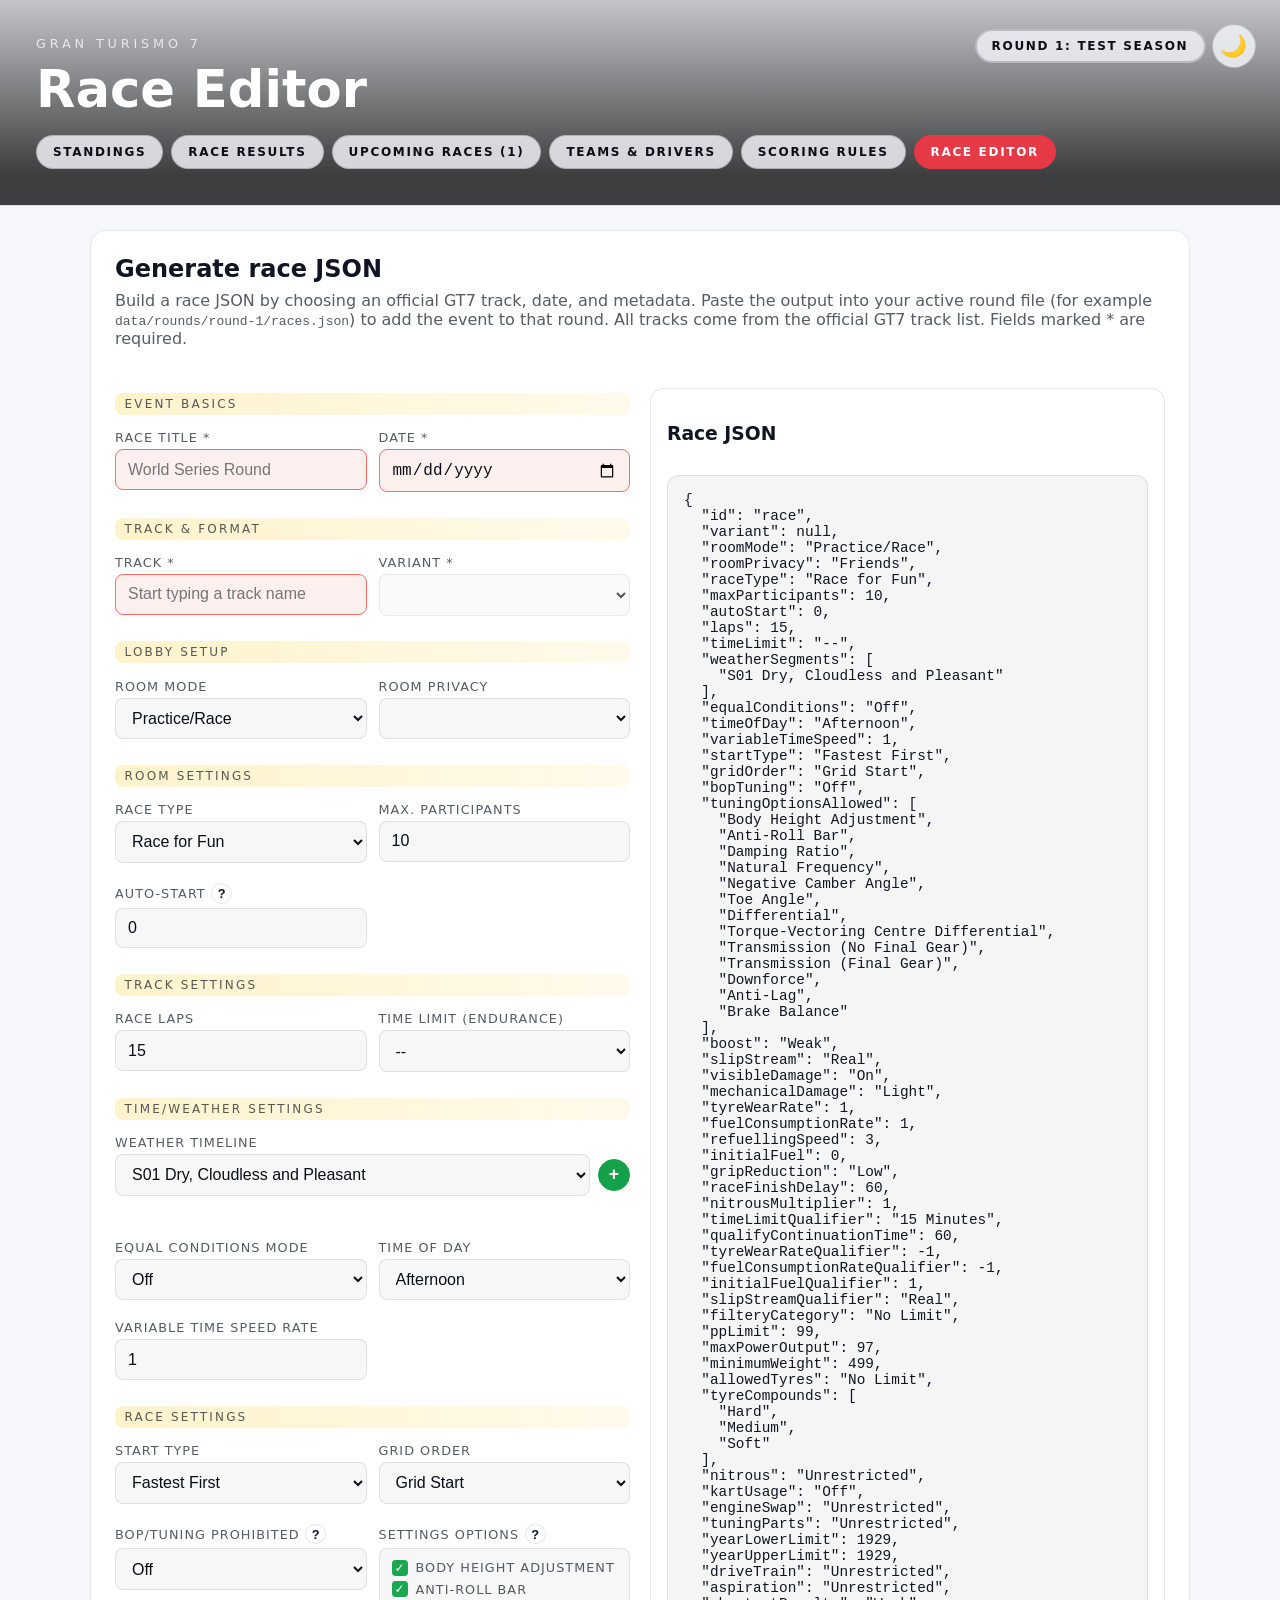
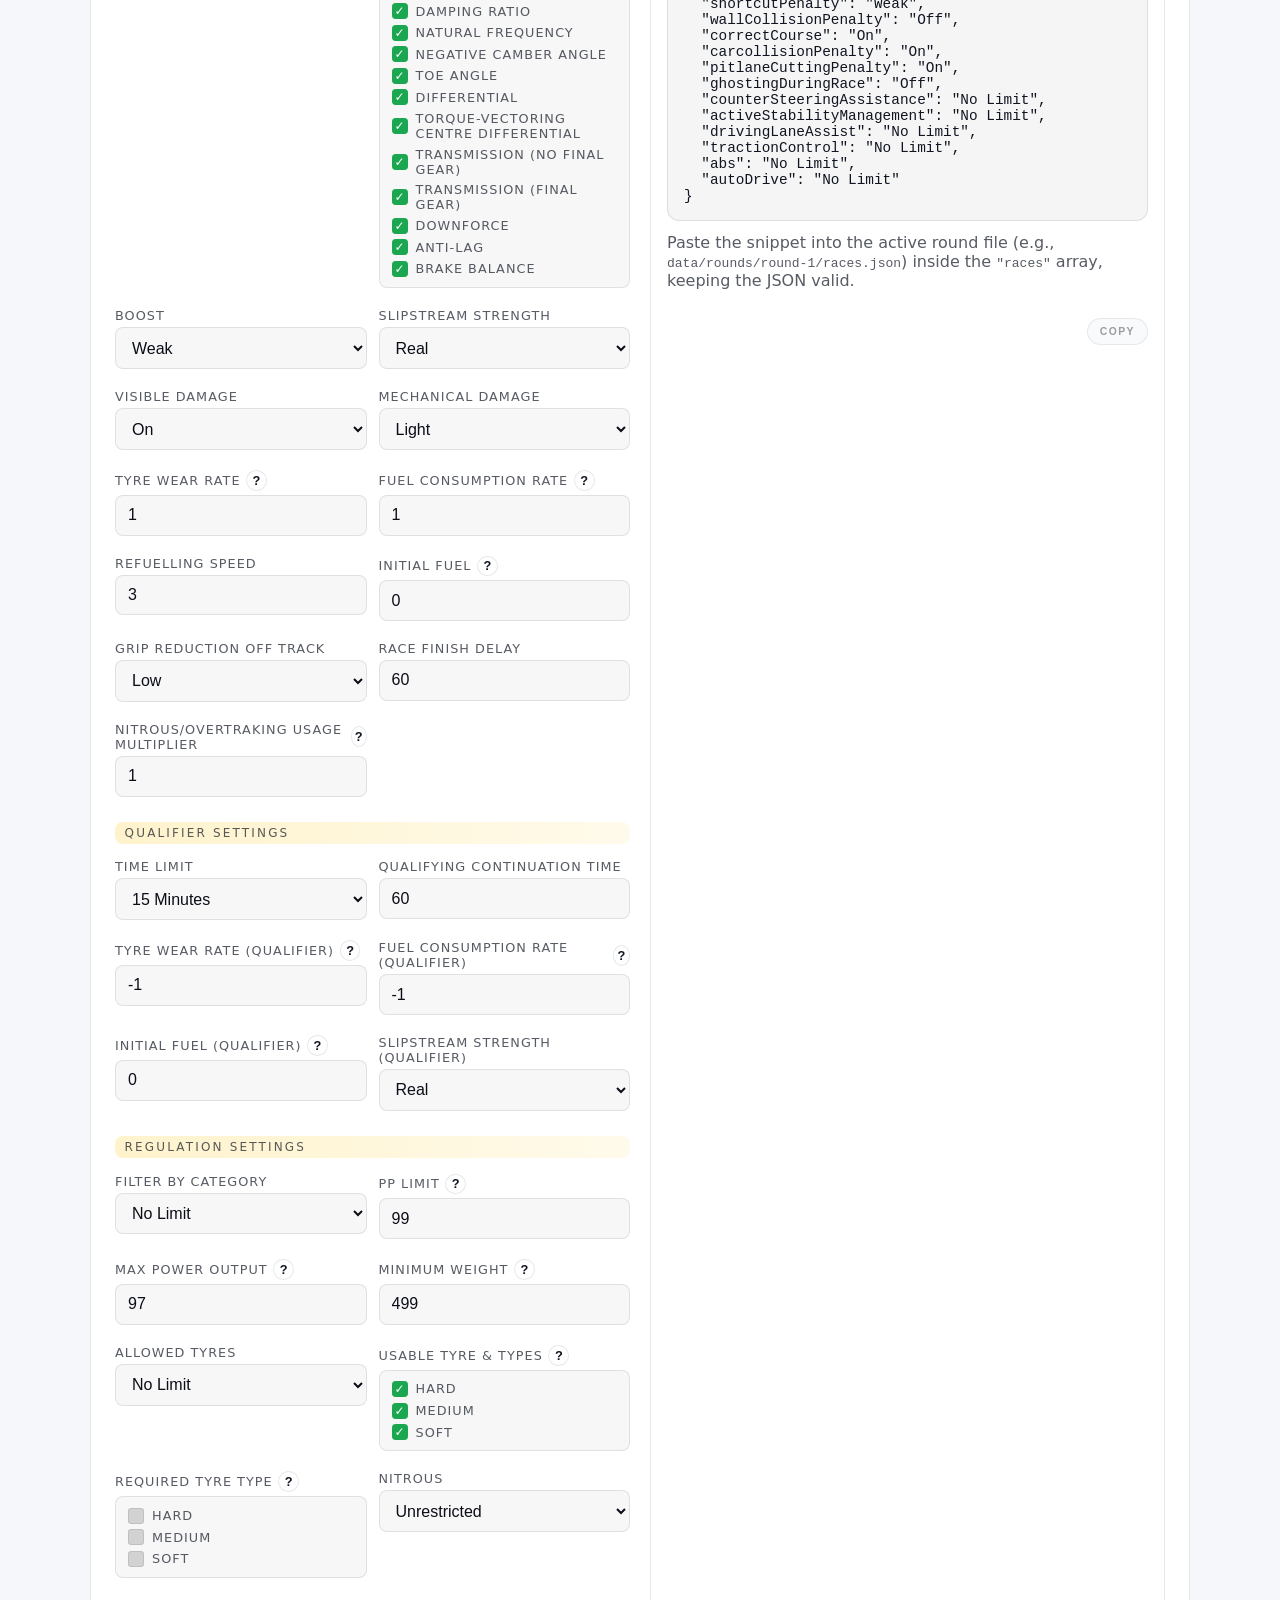
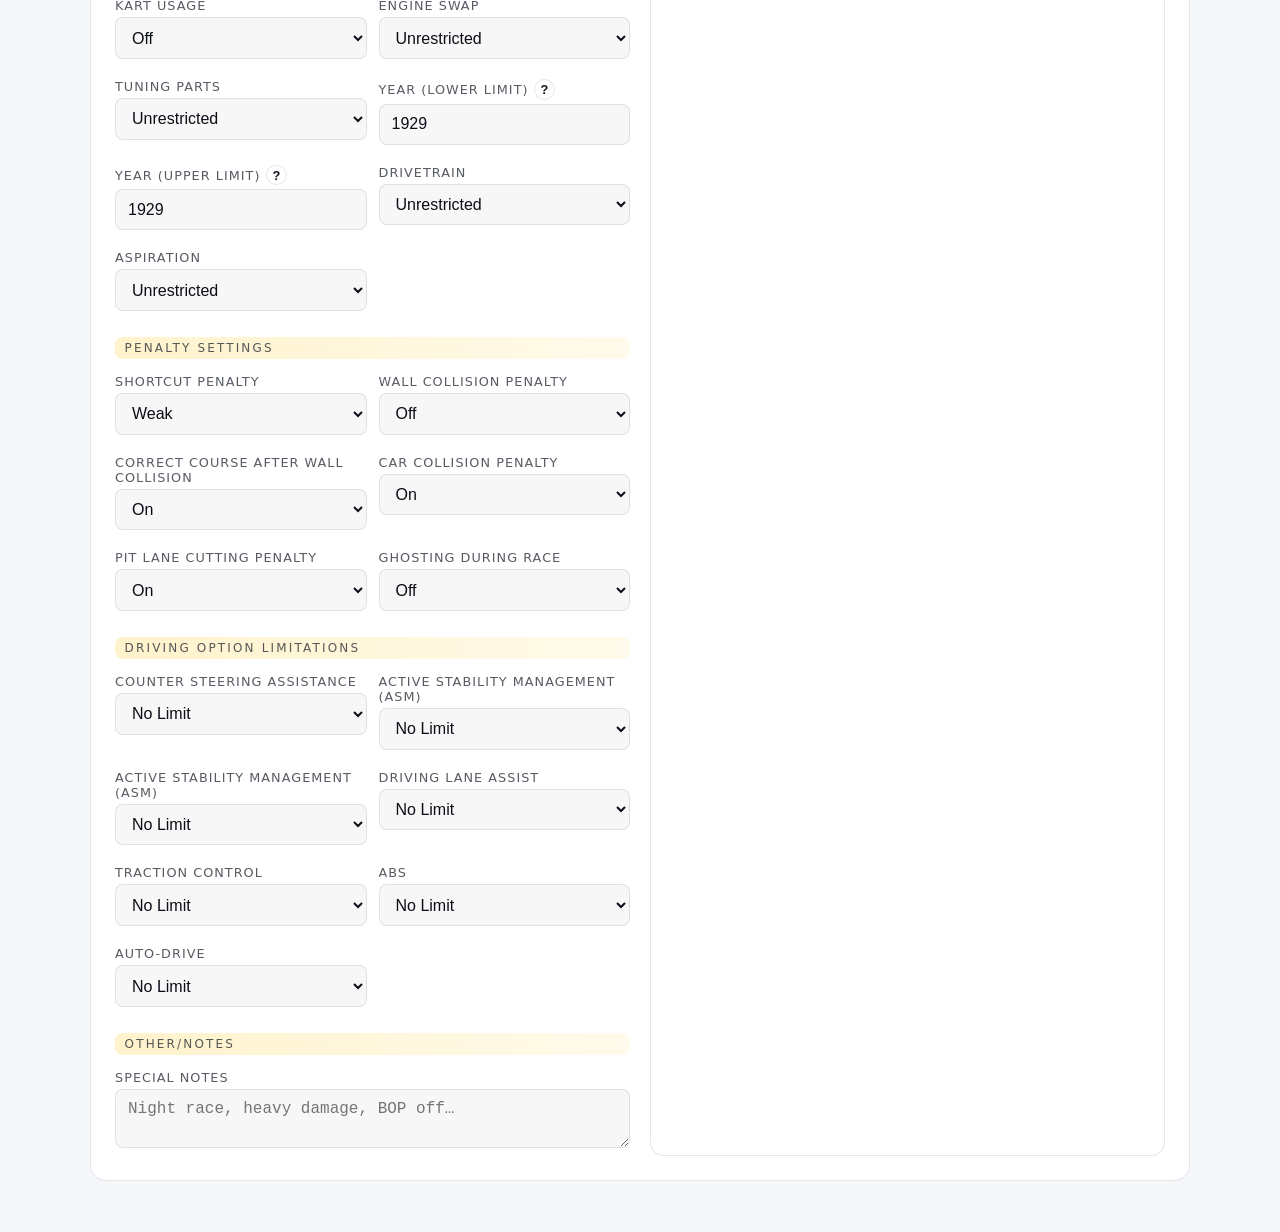
==== commit 4716ccfb: "Javascript fix for iphone" ====
--- a/editor.html
+++ b/editor.html
@@ -17,7 +17,9 @@
         <div class="hero__round-selector">
           <select id="round-select" aria-label="Select a round"></select>
         </div>
-        <button id="theme-toggle" class="theme-toggle" type="button" aria-pressed="false">Light mode</button>
+        <button id="theme-toggle" class="theme-toggle" type="button" aria-pressed="false">
+          <span class="theme-toggle__icon" aria-hidden="true">☀️</span>
+        </button>
       </div>
       <div class="hero__content">
         <p class="eyebrow">Gran Turismo 7</p>
--- a/styles.css
+++ b/styles.css
@@ -83,7 +83,7 @@
   top: 1.5rem;
   right: 1.5rem;
   display: flex;
-  gap: 0.5rem;
+  gap: 0.4rem;
   align-items: center;
   z-index: 2;
 }
@@ -92,16 +92,30 @@
   border: 1px solid rgba(255, 255, 255, 0.4);
   background: rgba(8, 11, 18, 0.7);
   color: #fff;
-  font-weight: 600;
   letter-spacing: 0.04em;
   text-transform: uppercase;
   font-size: 0.75rem;
-  padding: 0.6rem 1rem;
+  width: 2.75rem;
+  height: 2.75rem;
+  padding: 0;
   border-radius: 999px;
   cursor: pointer;
   transition: transform 150ms ease, background 150ms ease;
-}
-
+  display: inline-flex;
+  align-items: center;
+  justify-content: center;
+}
+
+.theme-toggle__icon {
+  font-size: 1.35rem;
+  line-height: 1;
+}
+
+body.theme-light .theme-toggle {
+  border-color: rgba(15, 23, 42, 0.2);
+  background: rgba(238, 240, 245, 0.85);
+  color: #0b0d17;
+}
 .pill-link {
   text-transform: uppercase;
   font-size: 0.75rem;
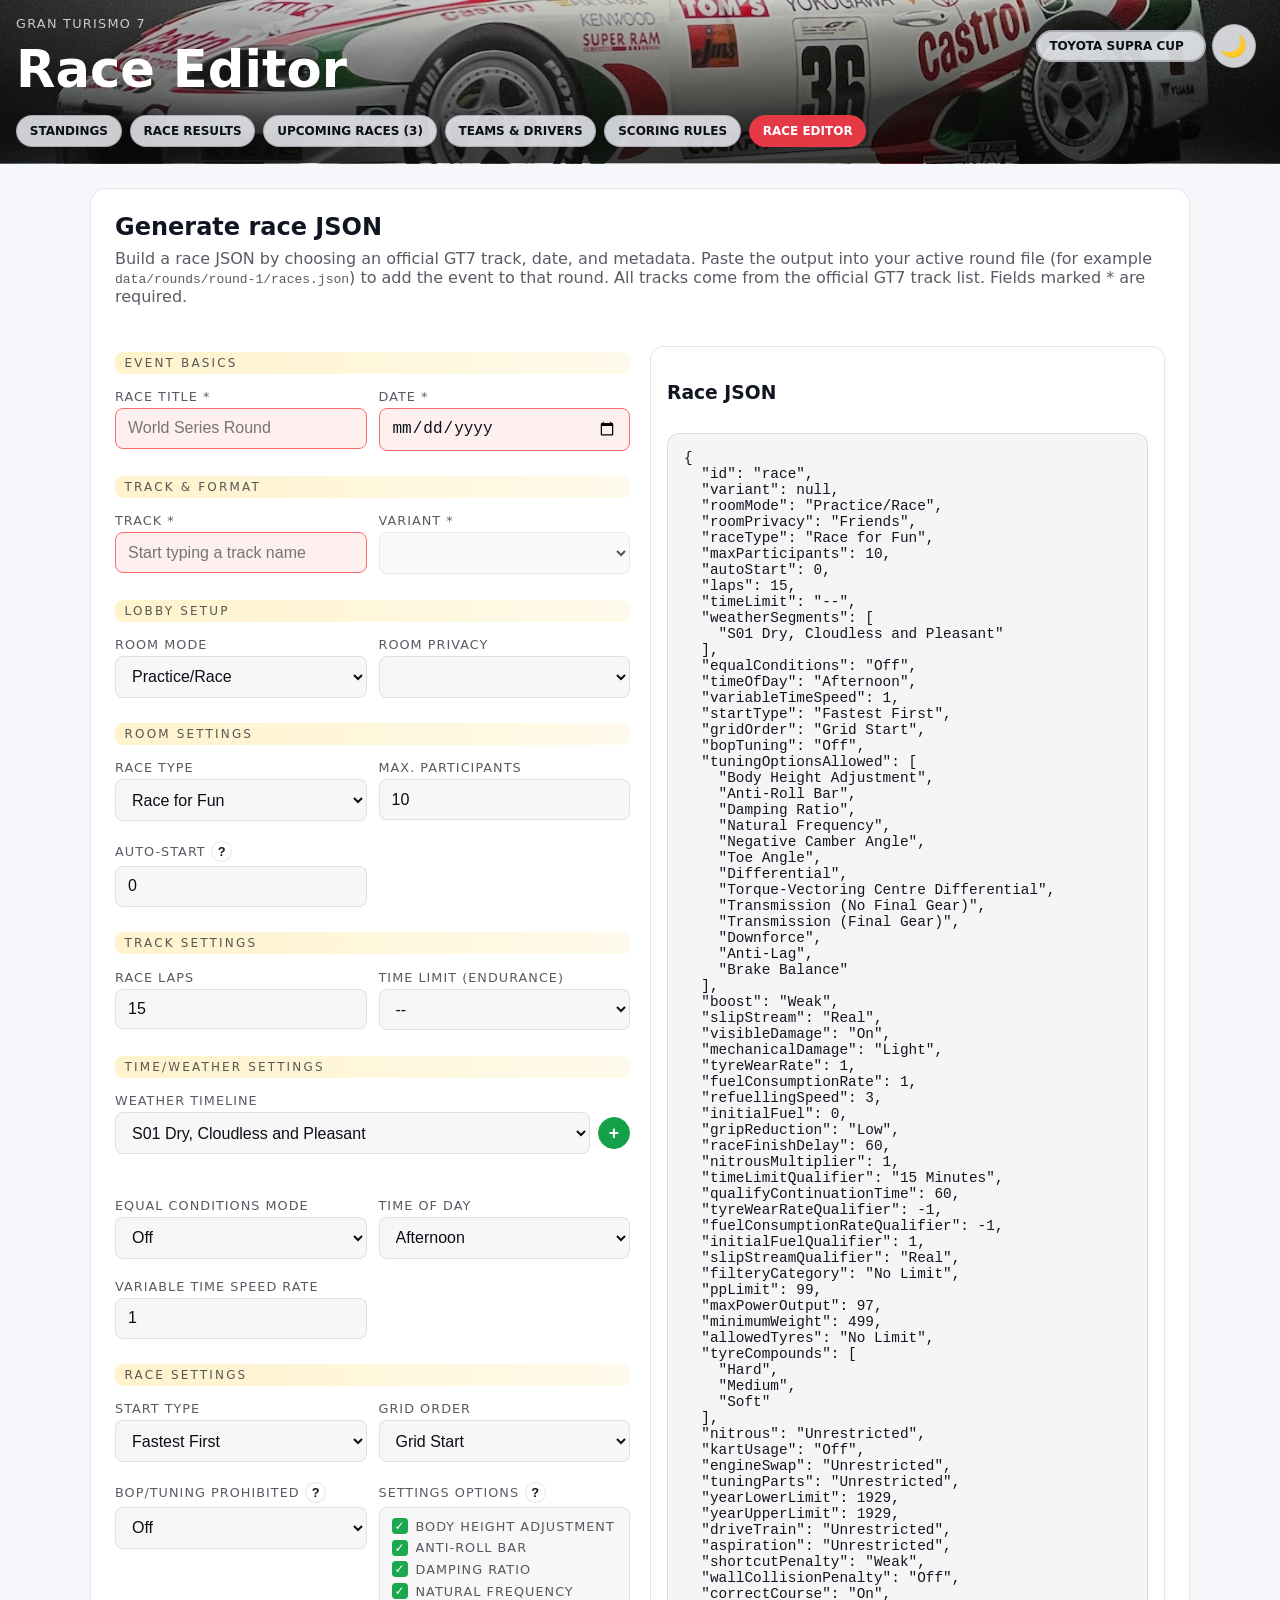
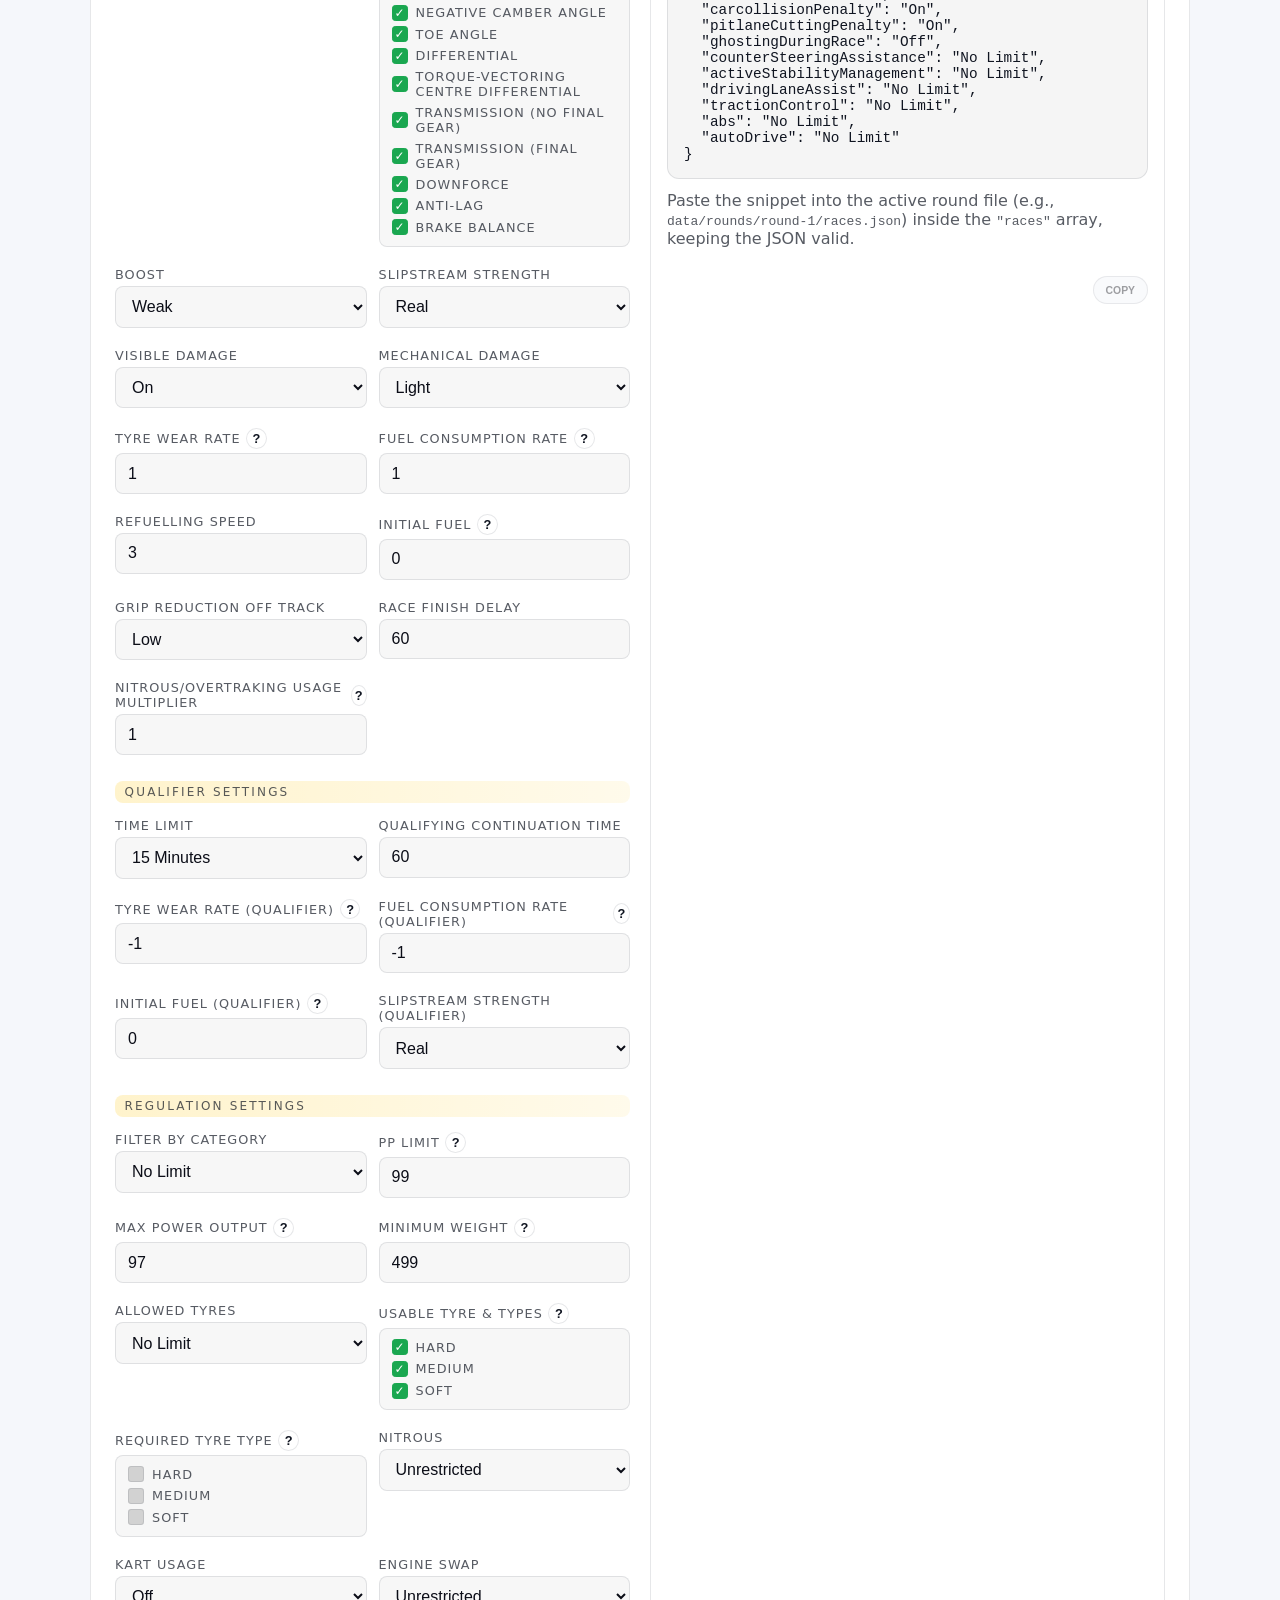
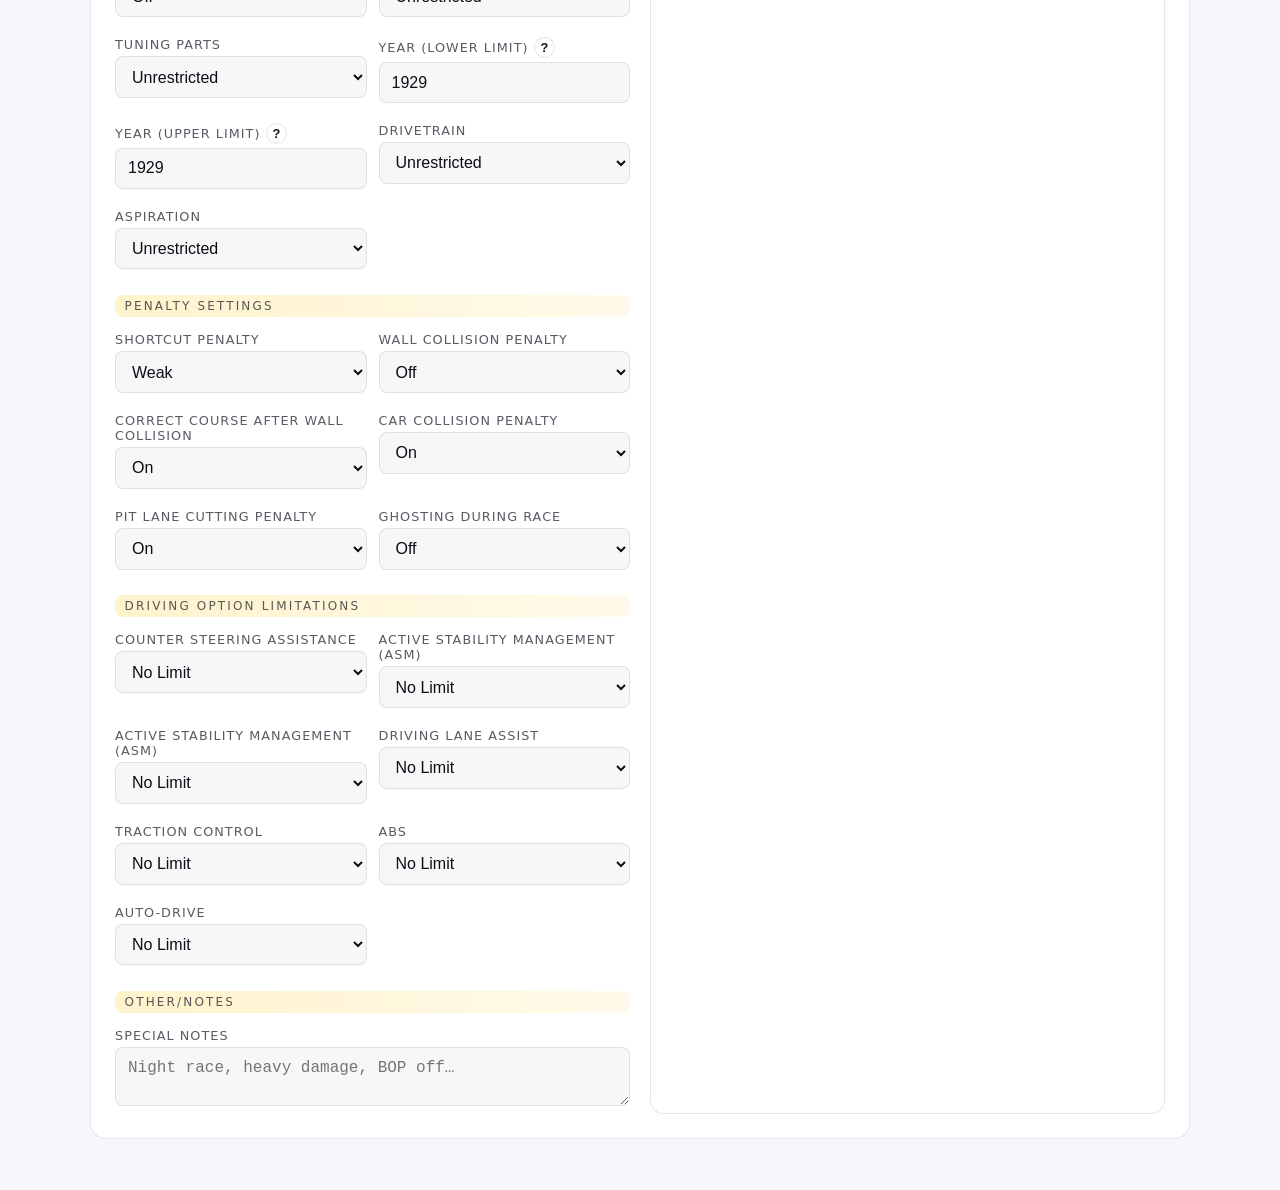
==== commit 62bbb26c: "Cache control" ====
--- a/editor.html
+++ b/editor.html
@@ -3,6 +3,7 @@
   <head>
     <meta charset="utf-8" />
     <meta name="viewport" content="width=device-width, initial-scale=1" />
+    <meta http-equiv="cache-control" content="max-age=60" />
     <title>Gran Turismo 7 | Race Editor</title>
     <link rel="stylesheet" href="styles.css" />
     <script src="theme.js" defer></script>
--- a/styles.css
+++ b/styles.css
@@ -67,7 +67,12 @@
 }
 
 .hero {
-  background: url("https://images.unsplash.com/photo-1502877338535-766e1452684a?auto=format&fit=crop&w=1200&q=80") center/cover;
+  --hero-image: url("data/caique-morais-cNWF_1O2kzk-unsplash.jpg");
+  background-color: #050608;
+  background-image: var(--hero-image);
+  background-size: cover;
+  background-position: center 75%;
+  background-repeat: no-repeat;
   min-height: 150px;
   display: flex;
   align-items: flex-end;
@@ -119,9 +124,8 @@
 .pill-link {
   text-transform: uppercase;
   font-size: 0.75rem;
-  letter-spacing: 0.14em;
   font-weight: 600;
-  padding: 0.55rem 1rem;
+  padding: 0.5rem 0.8rem;
   border-radius: 999px;
   border: 1px solid rgba(255, 255, 255, 0.4);
   color: var(--hero-text);
@@ -172,14 +176,13 @@
 }
 
 .hero__content {
-  position: relative;
-  padding: 2.25rem;
+  padding: 1rem;
   z-index: 1;
 }
 
 .hero .eyebrow {
   text-transform: uppercase;
-  letter-spacing: 0.3em;
+  /* letter-spacing: 0.1em; */
   font-size: 0.8rem;
   margin: 0 0 0.5rem;
   color: var(--hero-muted);
@@ -213,12 +216,11 @@
   border: 1px solid rgba(255, 255, 255, 0.4);
   background: rgba(8, 11, 18, 0.65);
   color: #fff;
-  padding: 0.55rem 1rem;
+  padding: 0.5rem 0.8rem;
   font: inherit;
   font-size: 0.75rem;
   font-weight: 600;
   text-transform: uppercase;
-  letter-spacing: 0.14em;
   cursor: pointer;
   min-width: 170px;
   appearance: none;
@@ -1097,6 +1099,14 @@
   border-color: var(--muted);
 }
 
+.race-card__proof-btn--disabled,
+.race-card__proof-btn:disabled {
+  opacity: 0.35;
+  border-color: var(--border);
+  color: var(--muted);
+  cursor: not-allowed;
+}
+
 .race-card__details {
   display: none;
   border-top: 1px solid var(--border);
@@ -1261,7 +1271,8 @@
   }
 
   .hero__content {
-    padding: 1.75rem 1.25rem 2rem;
+    padding: 1rem;
+    padding-top:3rem;
   }
 
   .hero__nav {
@@ -1313,7 +1324,7 @@
 }
 .eyebrow {
   text-transform: uppercase;
-  letter-spacing: 0.3em;
+  letter-spacing: 0.1em;
   font-size: 0.8rem;
   margin: 0 0 0.5rem;
   color: var(--muted);
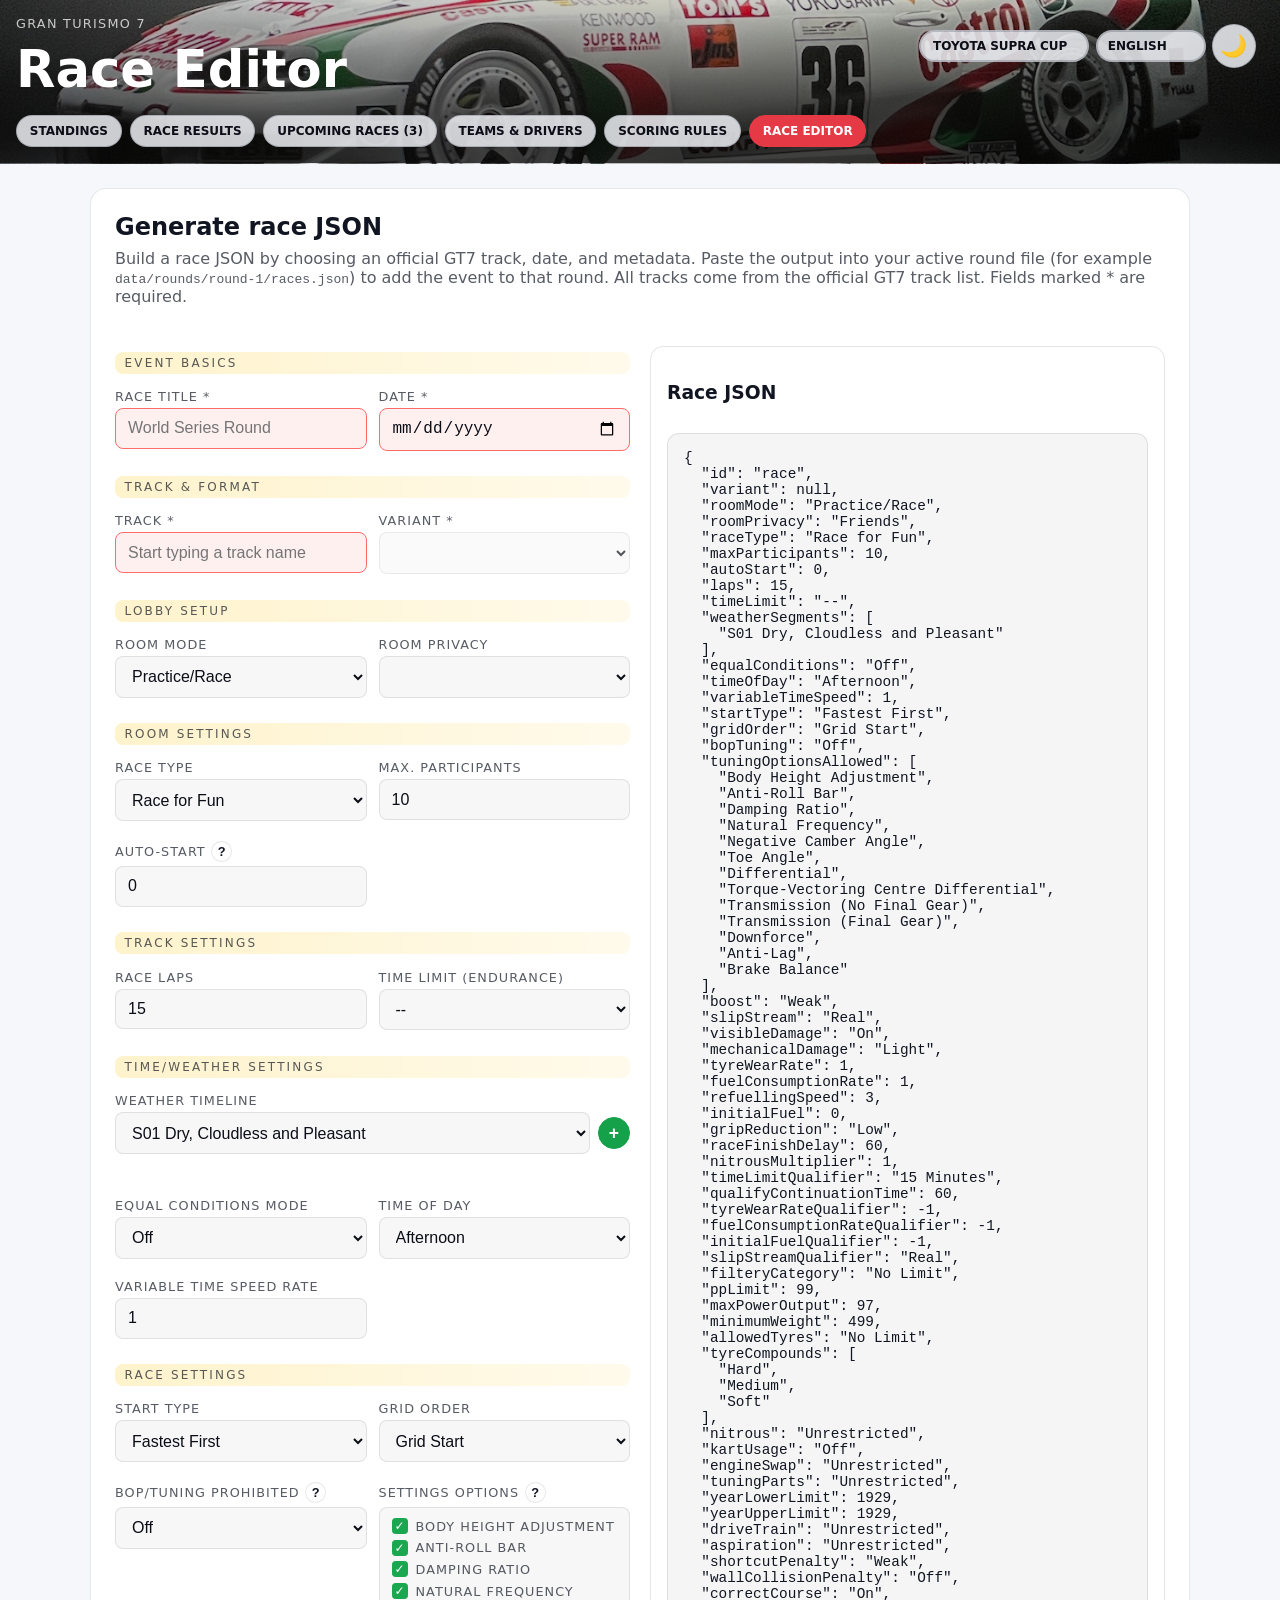
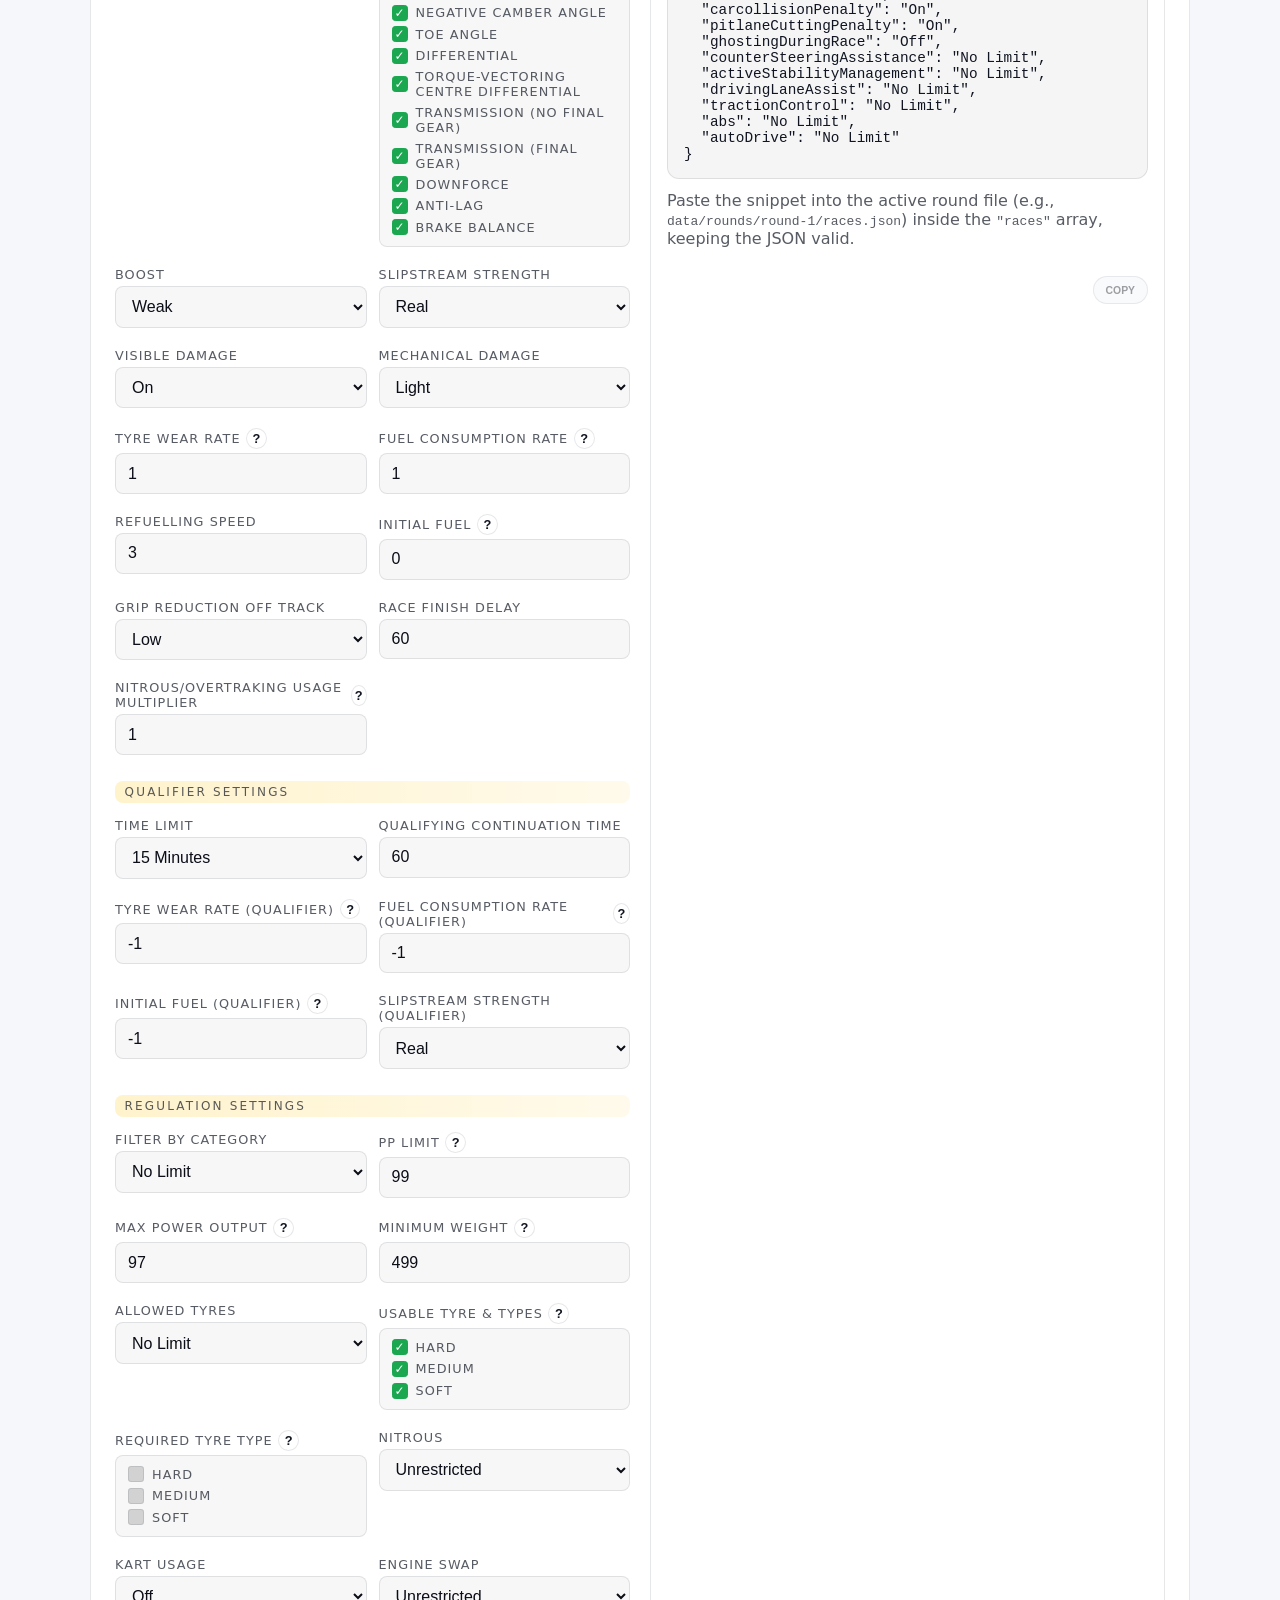
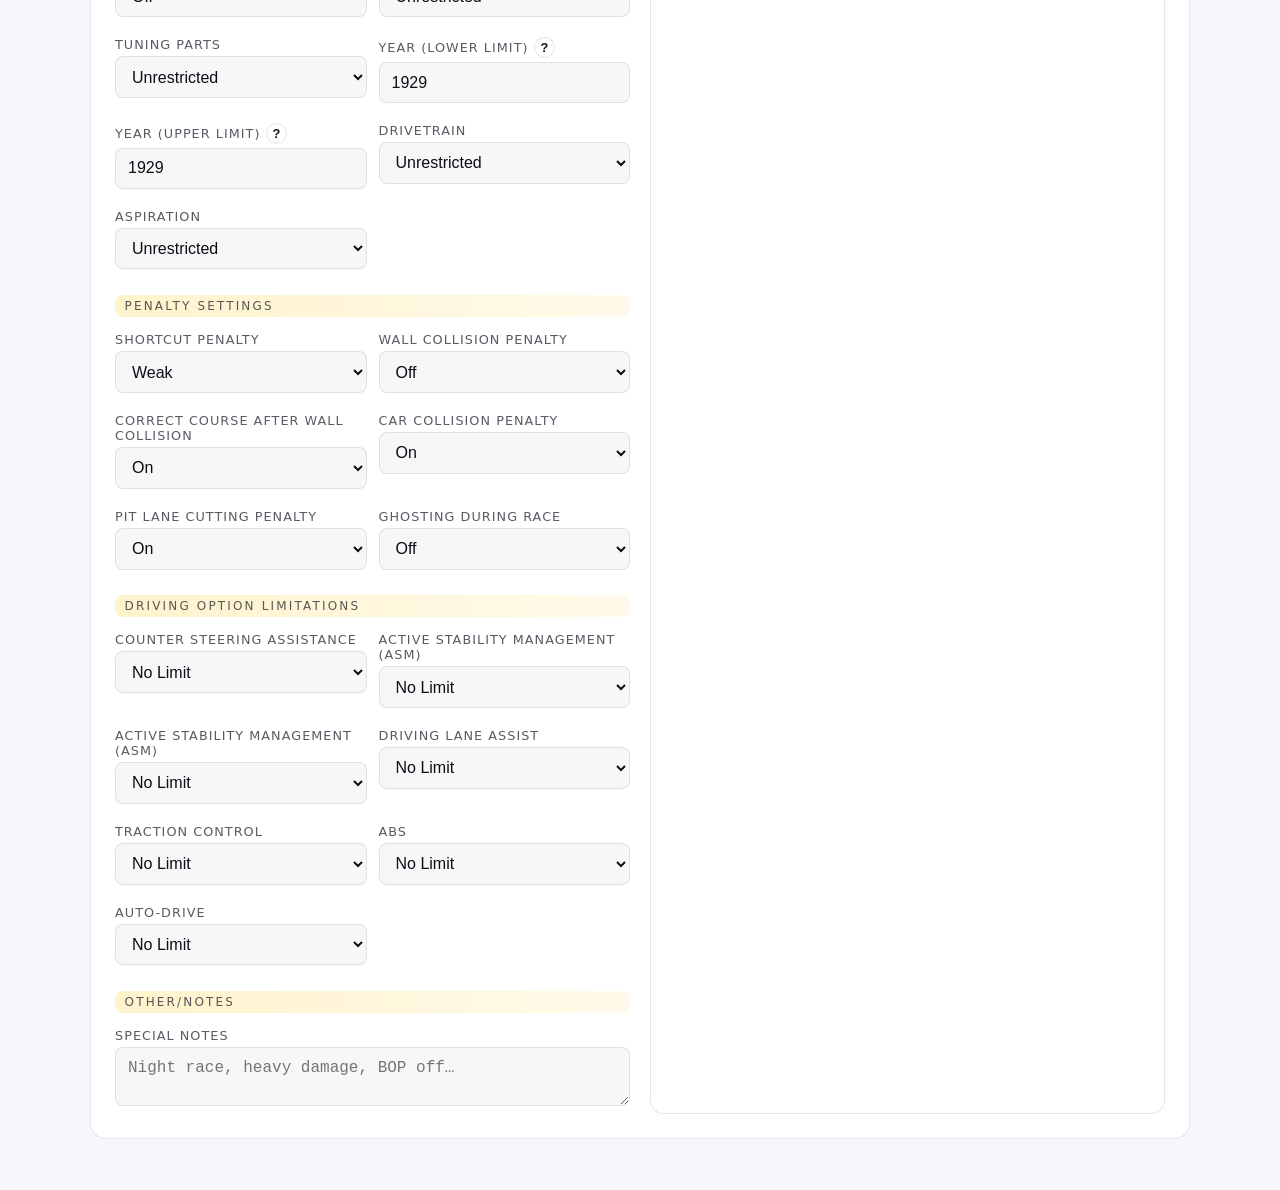
==== commit 5676699e: "Add i18n language support" ====
--- a/editor.html
+++ b/editor.html
@@ -4,8 +4,9 @@
     <meta charset="utf-8" />
     <meta name="viewport" content="width=device-width, initial-scale=1" />
     <meta http-equiv="cache-control" content="max-age=60" />
-    <title>Gran Turismo 7 | Race Editor</title>
+    <title data-i18n="pageTitles.editor">Gran Turismo 7 | Race Editor</title>
     <link rel="stylesheet" href="styles.css" />
+    <script src="i18n.js" defer></script>
     <script src="theme.js" defer></script>
     <script src="rounds.js" defer></script>
     <script src="counts.js" defer></script>
@@ -16,7 +17,10 @@
     <header class="hero" id="top">
       <div class="hero__top-actions">
         <div class="hero__round-selector">
-          <select id="round-select" aria-label="Select a round"></select>
+          <select id="round-select" aria-label="Select a round" data-i18n-attr="aria-label" data-i18n-attr-key="controls.roundSelect"></select>
+        </div>
+        <div class="hero__language-selector">
+          <select id="language-select" aria-label="Select language" data-i18n-attr="aria-label" data-i18n-attr-key="controls.languageSelect"></select>
         </div>
         <button id="theme-toggle" class="theme-toggle" type="button" aria-pressed="false">
           <span class="theme-toggle__icon" aria-hidden="true">☀️</span>
@@ -24,14 +28,14 @@
       </div>
       <div class="hero__content">
         <p class="eyebrow">Gran Turismo 7</p>
-        <h1>Race Editor</h1>
+        <h1 data-i18n="editor.heroTitle">Race Editor</h1>
         <div class="hero__nav" role="navigation">
-          <a class="pill-link" href="index.html">Standings</a>
-          <a class="pill-link" href="results.html">Race Results</a>
-          <a id="upcoming-pill" class="pill-link" href="races.html">Upcoming Races</a>
-          <a class="pill-link" href="teams.html">Teams &amp; Drivers</a>
-          <a class="pill-link" href="rules.html">Scoring Rules</a>
-          <a class="pill-link pill-link--active" href="editor.html">Race Editor</a>
+          <a class="pill-link" href="index.html" data-i18n="nav.standings">Standings</a>
+          <a class="pill-link" href="results.html" data-i18n="nav.results">Race Results</a>
+          <a id="upcoming-pill" class="pill-link" href="races.html" data-i18n="nav.upcoming">Upcoming Races</a>
+          <a class="pill-link" href="teams.html" data-i18n="nav.teams">Teams &amp; Drivers</a>
+          <a class="pill-link" href="rules.html" data-i18n="nav.rules">Scoring Rules</a>
+          <a class="pill-link pill-link--active" href="editor.html" data-i18n="nav.editor">Race Editor</a>
         </div>
       </div>
     </header>
@@ -39,25 +43,26 @@
     <main>
       <section class="panel panel--rules" aria-labelledby="editor-heading">
         <div class="panel__header">
-          <h2 id="editor-heading">Generate race JSON</h2>
-          <p>Build a race JSON by choosing an official GT7 track, date, and metadata. 
+          <h2 id="editor-heading" data-i18n="editor.title">Generate race JSON</h2>
+          <p data-i18n="editor.subtitle" data-i18n-html>
+            Build a race JSON by choosing an official GT7 track, date, and metadata. 
             Paste the output into your active round file (for example <code>data/rounds/round-1/races.json</code>) to add the event to that round. 
             All tracks come from the official GT7 track list. Fields marked * are required.</p>
         </div>
         <div class="editor-grid">
           <form id="race-form" class="editor-form" autocomplete="off">
-            <div class="form-group-heading">Event Basics</div>
+            <div class="form-group-heading" data-i18n="editor.eventBasics">Event Basics</div>
             <div class="form-field">
-              <label for="race-title">Race title *</label>
-              <input id="race-title" name="title" required placeholder="World Series Round" />
+              <label for="race-title" data-i18n="editor.raceTitle">Race title *</label>
+              <input id="race-title" name="title" required placeholder="World Series Round" data-i18n-placeholder="editor.raceTitlePlaceholder" />
             </div>
             <div class="form-field">
-              <label for="race-date">Date *</label>
+              <label for="race-date" data-i18n="editor.raceDate">Date *</label>
               <input id="race-date" name="date" type="date" required />
             </div>
-            <div class="form-group-heading">Track &amp; Format</div>
+            <div class="form-group-heading" data-i18n="editor.trackFormat">Track &amp; Format</div>
             <div class="form-field">
-              <label for="track-input">Track *</label>
+              <label for="track-input" data-i18n="editor.track">Track *</label>
               <div class="combo">
                 <input
                   id="track-input"
@@ -72,13 +77,14 @@
                   aria-autocomplete="list"
                   aria-controls="track-suggestions"
                   aria-expanded="false"
+                  data-i18n-placeholder="editor.trackPlaceholder"
                 />
                 <input type="hidden" id="track-value" name="track" />
                 <ul id="track-suggestions" class="combo__list" hidden></ul>
               </div>
             </div>
             <div class="form-field">
-              <label for="variant-select">Variant *</label>
+              <label for="variant-select" data-i18n="editor.variant">Variant *</label>
               <select id="variant-select" name="variant" required disabled></select>
             </div>
             <div id="extra-fields"></div>
@@ -86,7 +92,7 @@
 
           <div class="editor-output">
             <div class="editor-output__header">
-              <h3>Race JSON</h3>
+              <h3 data-i18n="editor.outputTitle">Race JSON</h3>
             </div>
             <pre id="race-json-preview" class="json-preview">{
   "id": "race-3",
@@ -100,9 +106,9 @@
   ],
   "timeOfDay": "Afternoon"
 }</pre>
-          <p class="muted note">Paste the snippet into the active round file (e.g., <code>data/rounds/round-1/races.json</code>) inside the <code>"races"</code> array, keeping the JSON valid.</p>
-            <p align="right"><button type="button" id="copy-json" class="pill-link copy-btn">Copy</button></p>
-            <p id="copy-feedback" class="muted" align="right" hidden>JSON copied to clipboard.</p>
+          <p class="muted note" data-i18n="editor.outputNote" data-i18n-html>Paste the snippet into the active round file (e.g., <code>data/rounds/round-1/races.json</code>) inside the <code>"races"</code> array, keeping the JSON valid.</p>
+            <p align="right"><button type="button" id="copy-json" class="pill-link copy-btn" data-i18n="editor.copy">Copy</button></p>
+            <p id="copy-feedback" class="muted" align="right" hidden data-i18n="editor.copied">JSON copied to clipboard.</p>
           </div>
         </div>
       </section>
--- a/styles.css
+++ b/styles.css
@@ -239,6 +239,34 @@
   box-shadow: inset 0 0 0 1px rgba(15, 23, 42, 0.2);
 }
 
+.hero__language-selector select {
+  border-radius: 999px;
+  border: 1px solid rgba(255, 255, 255, 0.4);
+  background: rgba(8, 11, 18, 0.65);
+  color: #fff;
+  padding: 0.5rem 0.7rem;
+  font: inherit;
+  font-size: 0.75rem;
+  font-weight: 600;
+  text-transform: uppercase;
+  cursor: pointer;
+  min-width: 110px;
+  appearance: none;
+  box-shadow: inset 0 0 0 1px var(--border);
+}
+
+.hero__language-selector select:focus {
+  outline: 2px solid var(--accent);
+  outline-offset: 2px;
+}
+
+body.theme-light .hero__language-selector select {
+  border-color: rgba(15, 23, 42, 0.2);
+  background: rgba(238, 240, 245, 0.85);
+  color: #0b0d17;
+  box-shadow: inset 0 0 0 1px rgba(15, 23, 42, 0.2);
+}
+
 .panel {
   background: var(--panel);
   border: 1px solid var(--border);
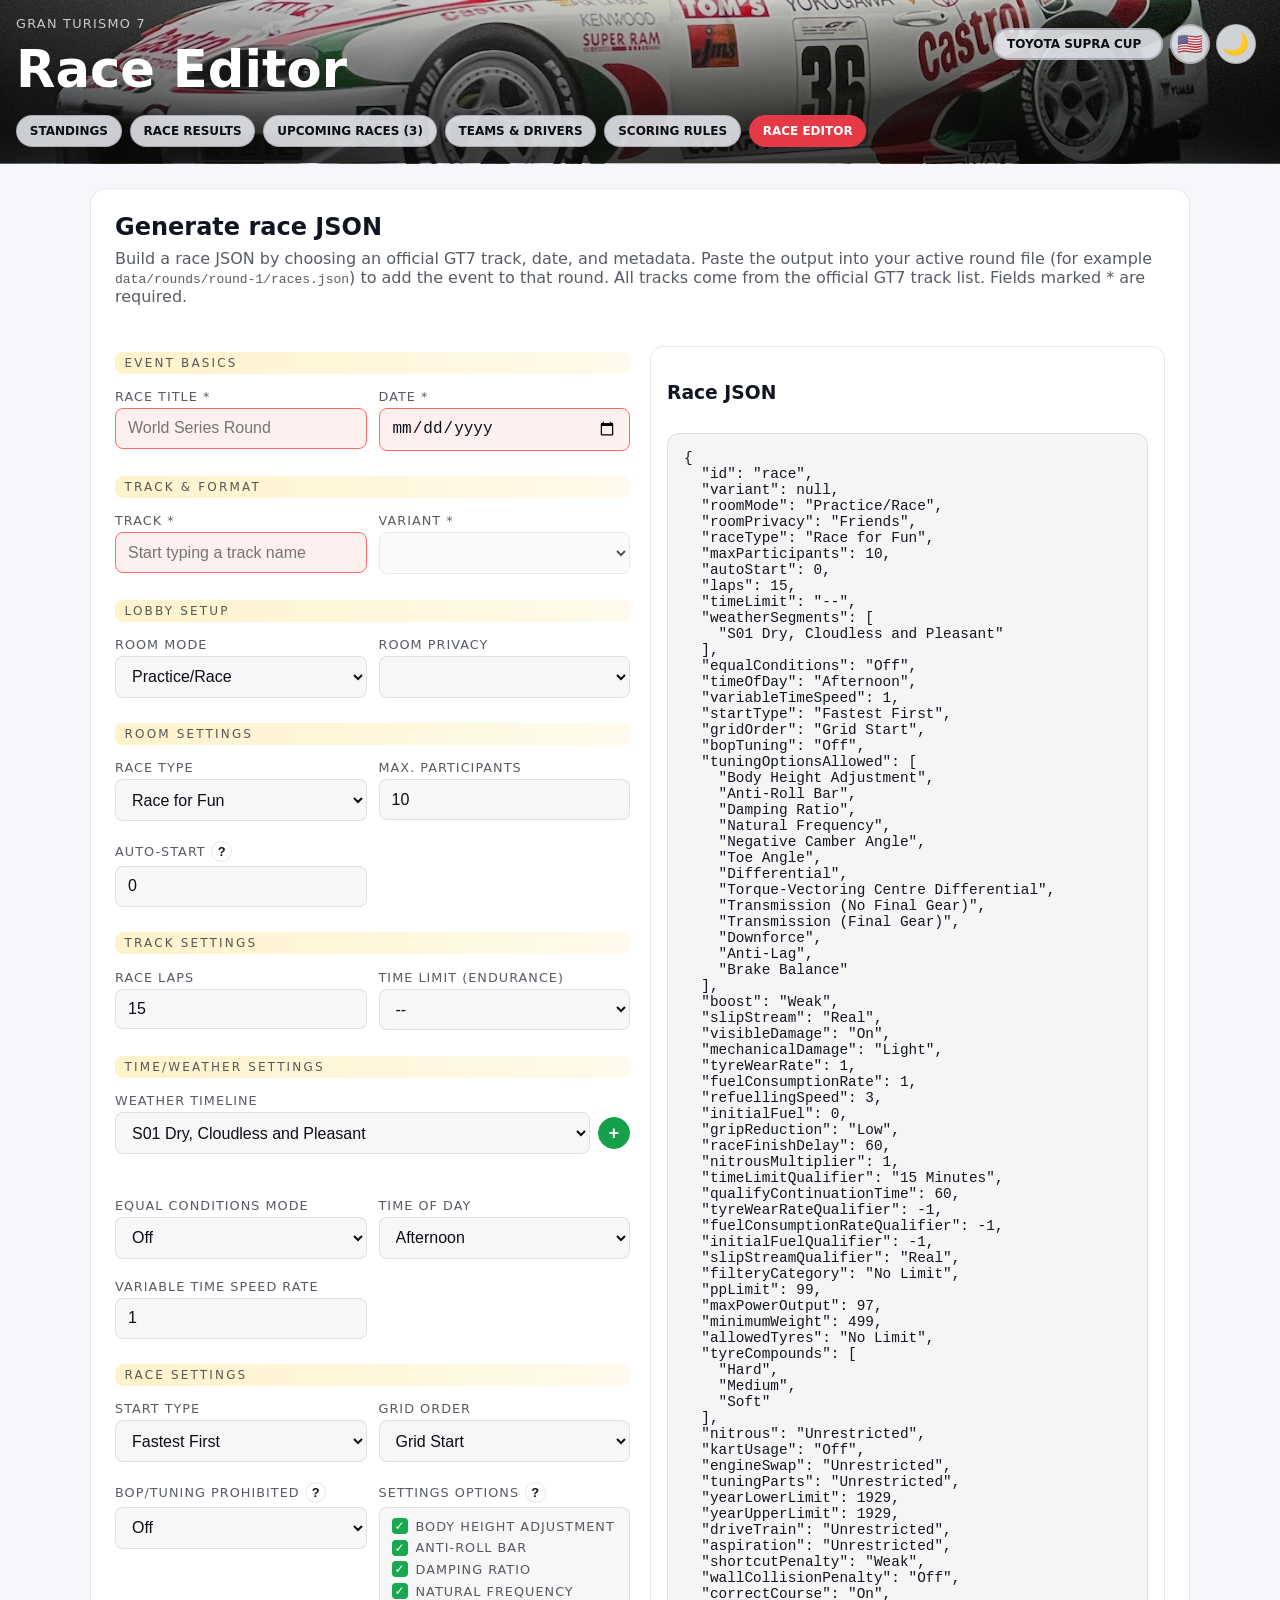
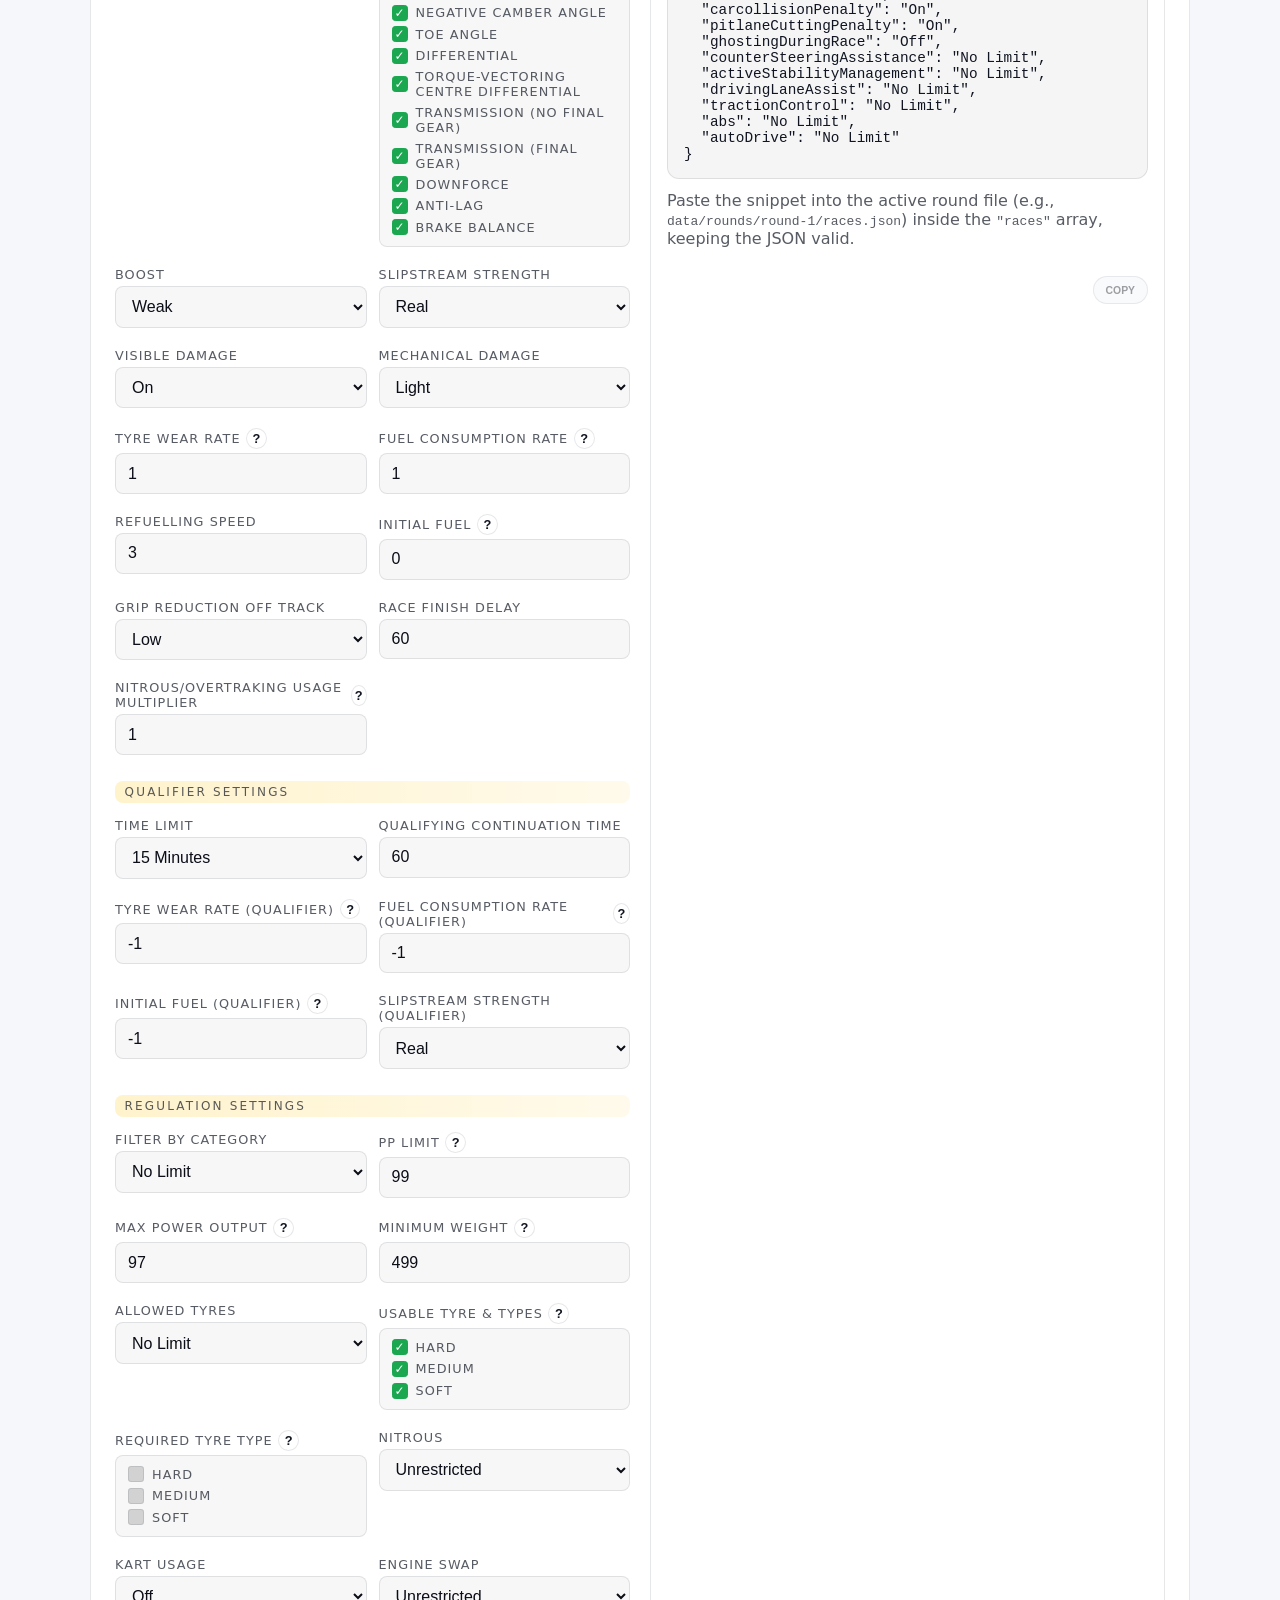
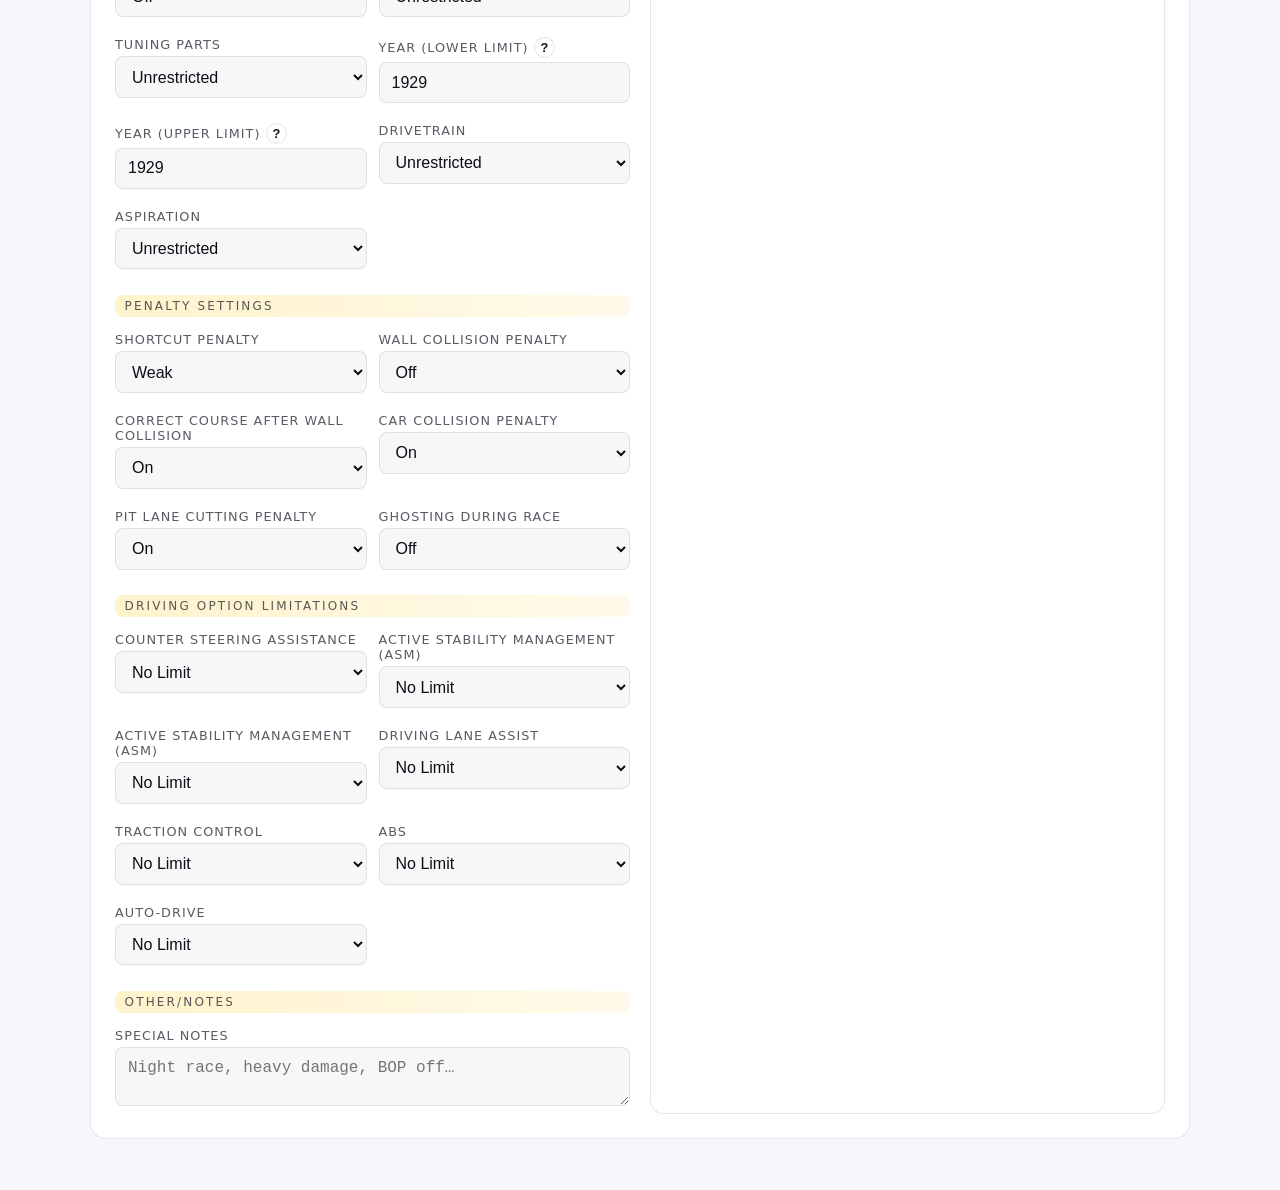
==== commit cdabb5ce: "Compact hero controls and update language toggle" ====
--- a/editor.html
+++ b/editor.html
@@ -20,7 +20,16 @@
           <select id="round-select" aria-label="Select a round" data-i18n-attr="aria-label" data-i18n-attr-key="controls.roundSelect"></select>
         </div>
         <div class="hero__language-selector">
-          <select id="language-select" aria-label="Select language" data-i18n-attr="aria-label" data-i18n-attr-key="controls.languageSelect"></select>
+          <button
+            id="language-toggle"
+            type="button"
+            class="hero__language-toggle"
+            data-i18n-attr="aria-label"
+            data-i18n-attr-key="controls.languageSelect"
+          >
+            <span class="hero__language-flag" aria-hidden="true">🌐</span>
+            <span class="hero__language-label sr-only" aria-live="polite"></span>
+          </button>
         </div>
         <button id="theme-toggle" class="theme-toggle" type="button" aria-pressed="false">
           <span class="theme-toggle__icon" aria-hidden="true">☀️</span>
--- a/styles.css
+++ b/styles.css
@@ -100,8 +100,8 @@
   letter-spacing: 0.04em;
   text-transform: uppercase;
   font-size: 0.75rem;
-  width: 2.75rem;
-  height: 2.75rem;
+  width: 2.5rem;
+  height: 2.5rem;
   padding: 0;
   border-radius: 999px;
   cursor: pointer;
@@ -239,32 +239,60 @@
   box-shadow: inset 0 0 0 1px rgba(15, 23, 42, 0.2);
 }
 
-.hero__language-selector select {
+.hero__language-toggle {
   border-radius: 999px;
   border: 1px solid rgba(255, 255, 255, 0.4);
   background: rgba(8, 11, 18, 0.65);
   color: #fff;
-  padding: 0.5rem 0.7rem;
+  padding: 0.35rem;
+  width: 2.5rem;
+  height: 2.5rem;
+  min-width: 2.5rem;
+  min-height: 2.5rem;
+  display: inline-flex;
+  align-items: center;
+  justify-content: center;
+  cursor: pointer;
   font: inherit;
-  font-size: 0.75rem;
-  font-weight: 600;
-  text-transform: uppercase;
-  cursor: pointer;
-  min-width: 110px;
-  appearance: none;
   box-shadow: inset 0 0 0 1px var(--border);
-}
-
-.hero__language-selector select:focus {
+  transition: box-shadow 0.2s ease, transform 0.2s ease;
+}
+
+.hero__language-toggle:focus {
   outline: 2px solid var(--accent);
   outline-offset: 2px;
 }
 
-body.theme-light .hero__language-selector select {
+.hero__language-toggle:active {
+  transform: translateY(1px);
+}
+
+.hero__language-flag {
+  font-size: 1.3rem;
+  line-height: 1;
+}
+
+.hero__language-toggle:hover {
+  box-shadow: inset 0 0 0 1px var(--border), 0 0 0 4px rgba(255, 255, 255, 0.1);
+}
+
+body.theme-light .hero__language-toggle {
   border-color: rgba(15, 23, 42, 0.2);
   background: rgba(238, 240, 245, 0.85);
   color: #0b0d17;
   box-shadow: inset 0 0 0 1px rgba(15, 23, 42, 0.2);
+}
+
+.sr-only {
+  position: absolute;
+  width: 1px;
+  height: 1px;
+  padding: 0;
+  margin: -1px;
+  overflow: hidden;
+  clip: rect(0 0 0 0);
+  white-space: nowrap;
+  border: 0;
 }
 
 .panel {
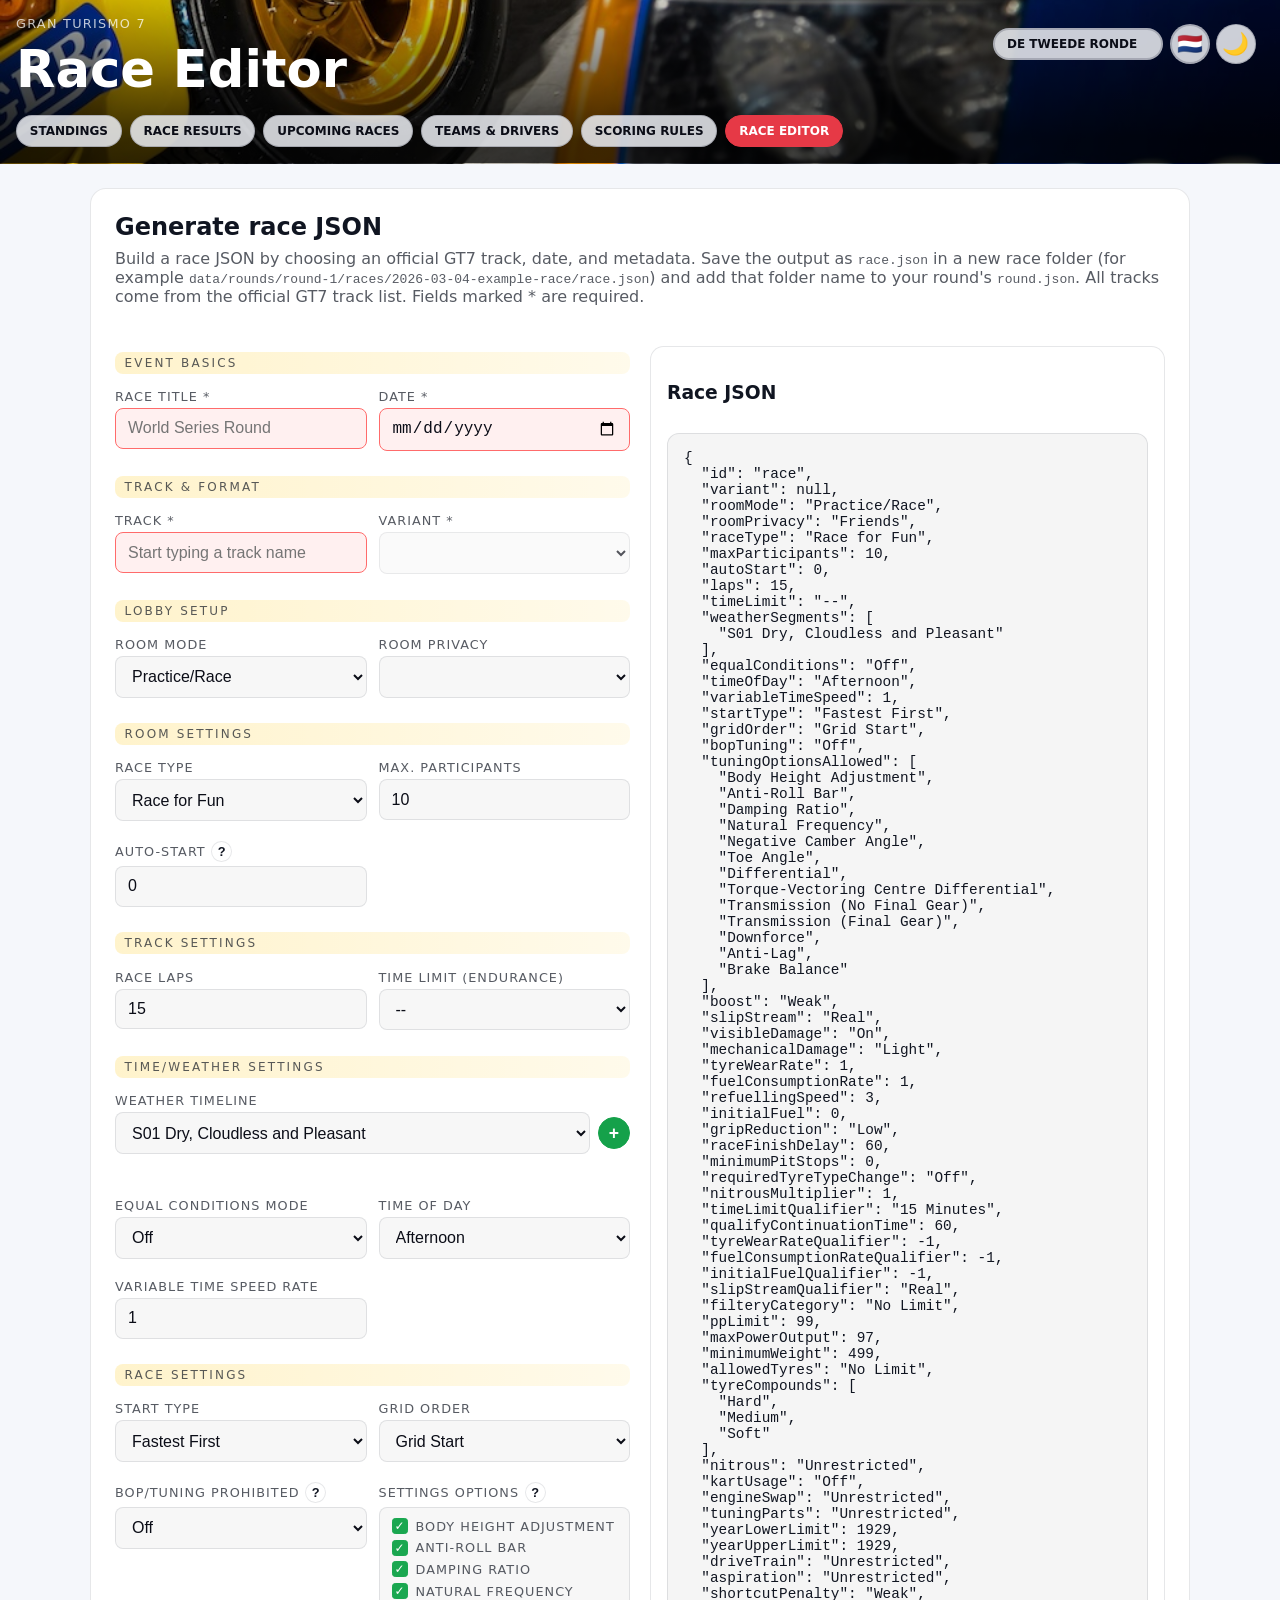
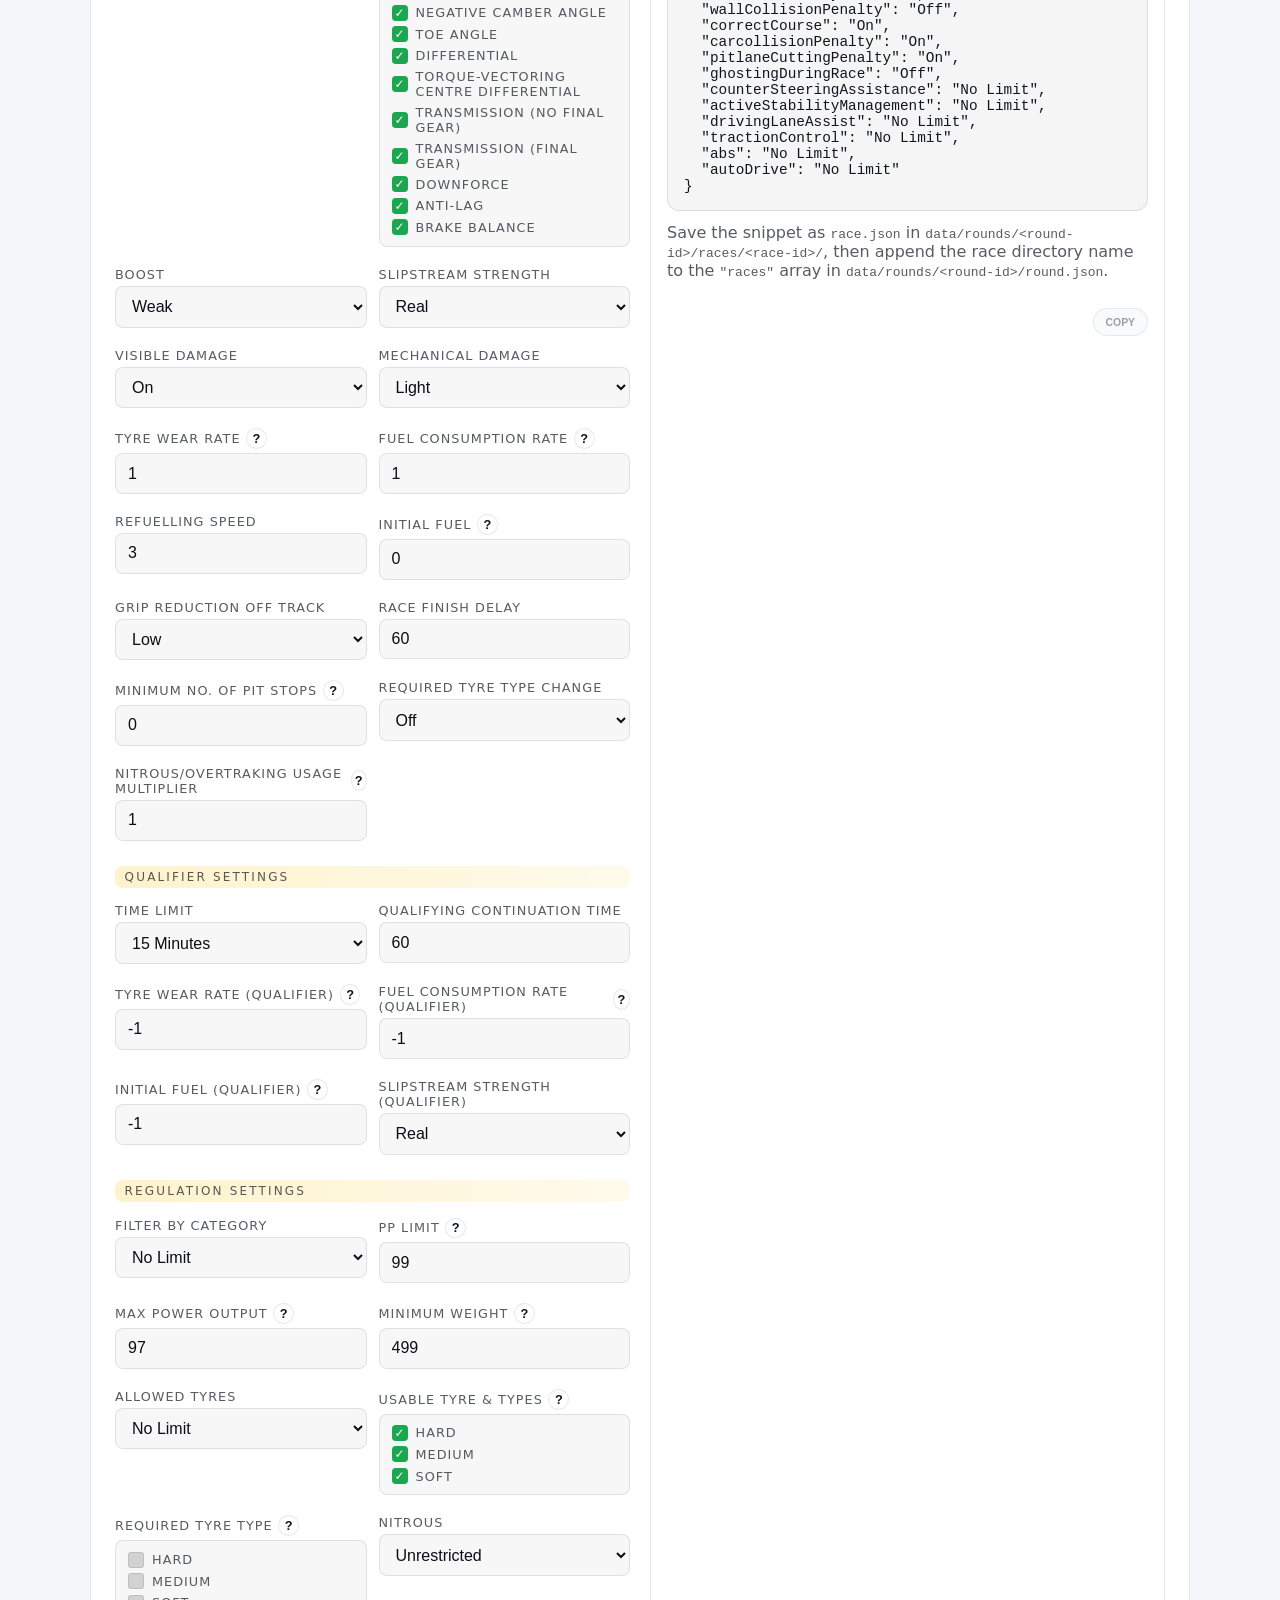
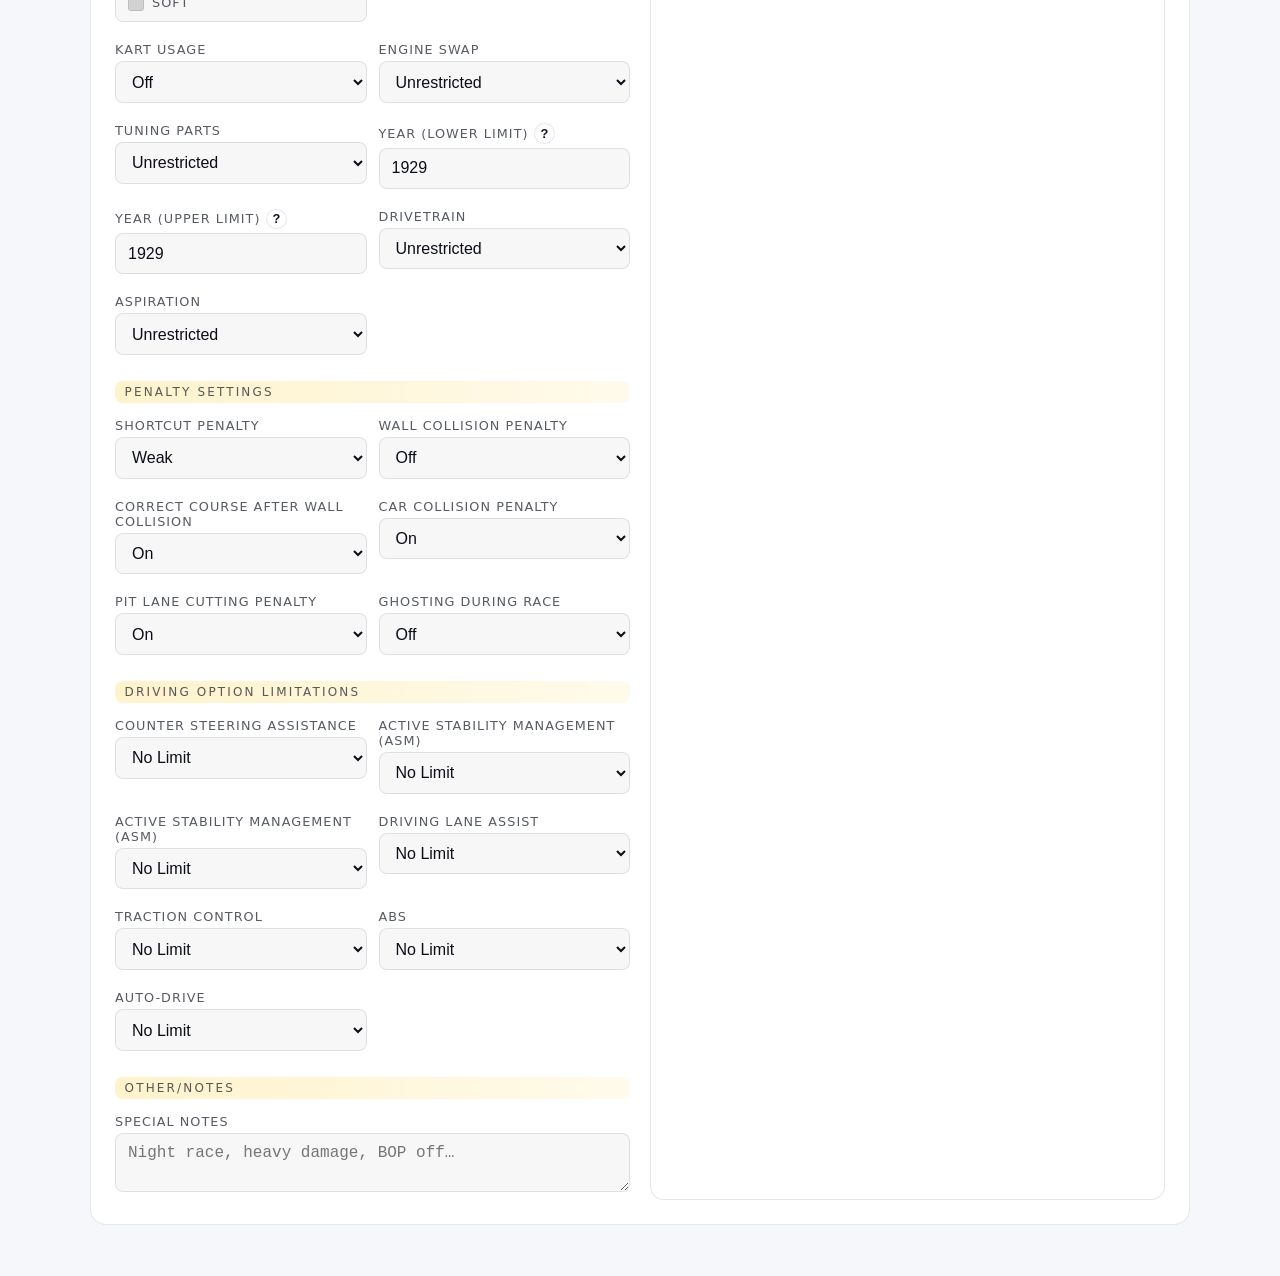
==== commit e7ddaf5e: "Clean up obsolete files and update docs for round layout" ====
--- a/editor.html
+++ b/editor.html
@@ -55,7 +55,7 @@
           <h2 id="editor-heading" data-i18n="editor.title">Generate race JSON</h2>
           <p data-i18n="editor.subtitle" data-i18n-html>
             Build a race JSON by choosing an official GT7 track, date, and metadata. 
-            Paste the output into your active round file (for example <code>data/rounds/round-1/races.json</code>) to add the event to that round. 
+            Save the output as <code>race.json</code> in a new race folder (for example <code>data/rounds/round-1/races/2026-03-04-example-race/race.json</code>) and add that folder name to your round's <code>round.json</code>. 
             All tracks come from the official GT7 track list. Fields marked * are required.</p>
         </div>
         <div class="editor-grid">
@@ -115,7 +115,7 @@
   ],
   "timeOfDay": "Afternoon"
 }</pre>
-          <p class="muted note" data-i18n="editor.outputNote" data-i18n-html>Paste the snippet into the active round file (e.g., <code>data/rounds/round-1/races.json</code>) inside the <code>"races"</code> array, keeping the JSON valid.</p>
+          <p class="muted note" data-i18n="editor.outputNote" data-i18n-html>Save the snippet as <code>race.json</code> in <code>data/rounds/&lt;round-id&gt;/races/&lt;race-id&gt;/</code>, then append the race directory name to the <code>"races"</code> array in <code>data/rounds/&lt;round-id&gt;/round.json</code>.</p>
             <p align="right"><button type="button" id="copy-json" class="pill-link copy-btn" data-i18n="editor.copy">Copy</button></p>
             <p id="copy-feedback" class="muted" align="right" hidden data-i18n="editor.copied">JSON copied to clipboard.</p>
           </div>
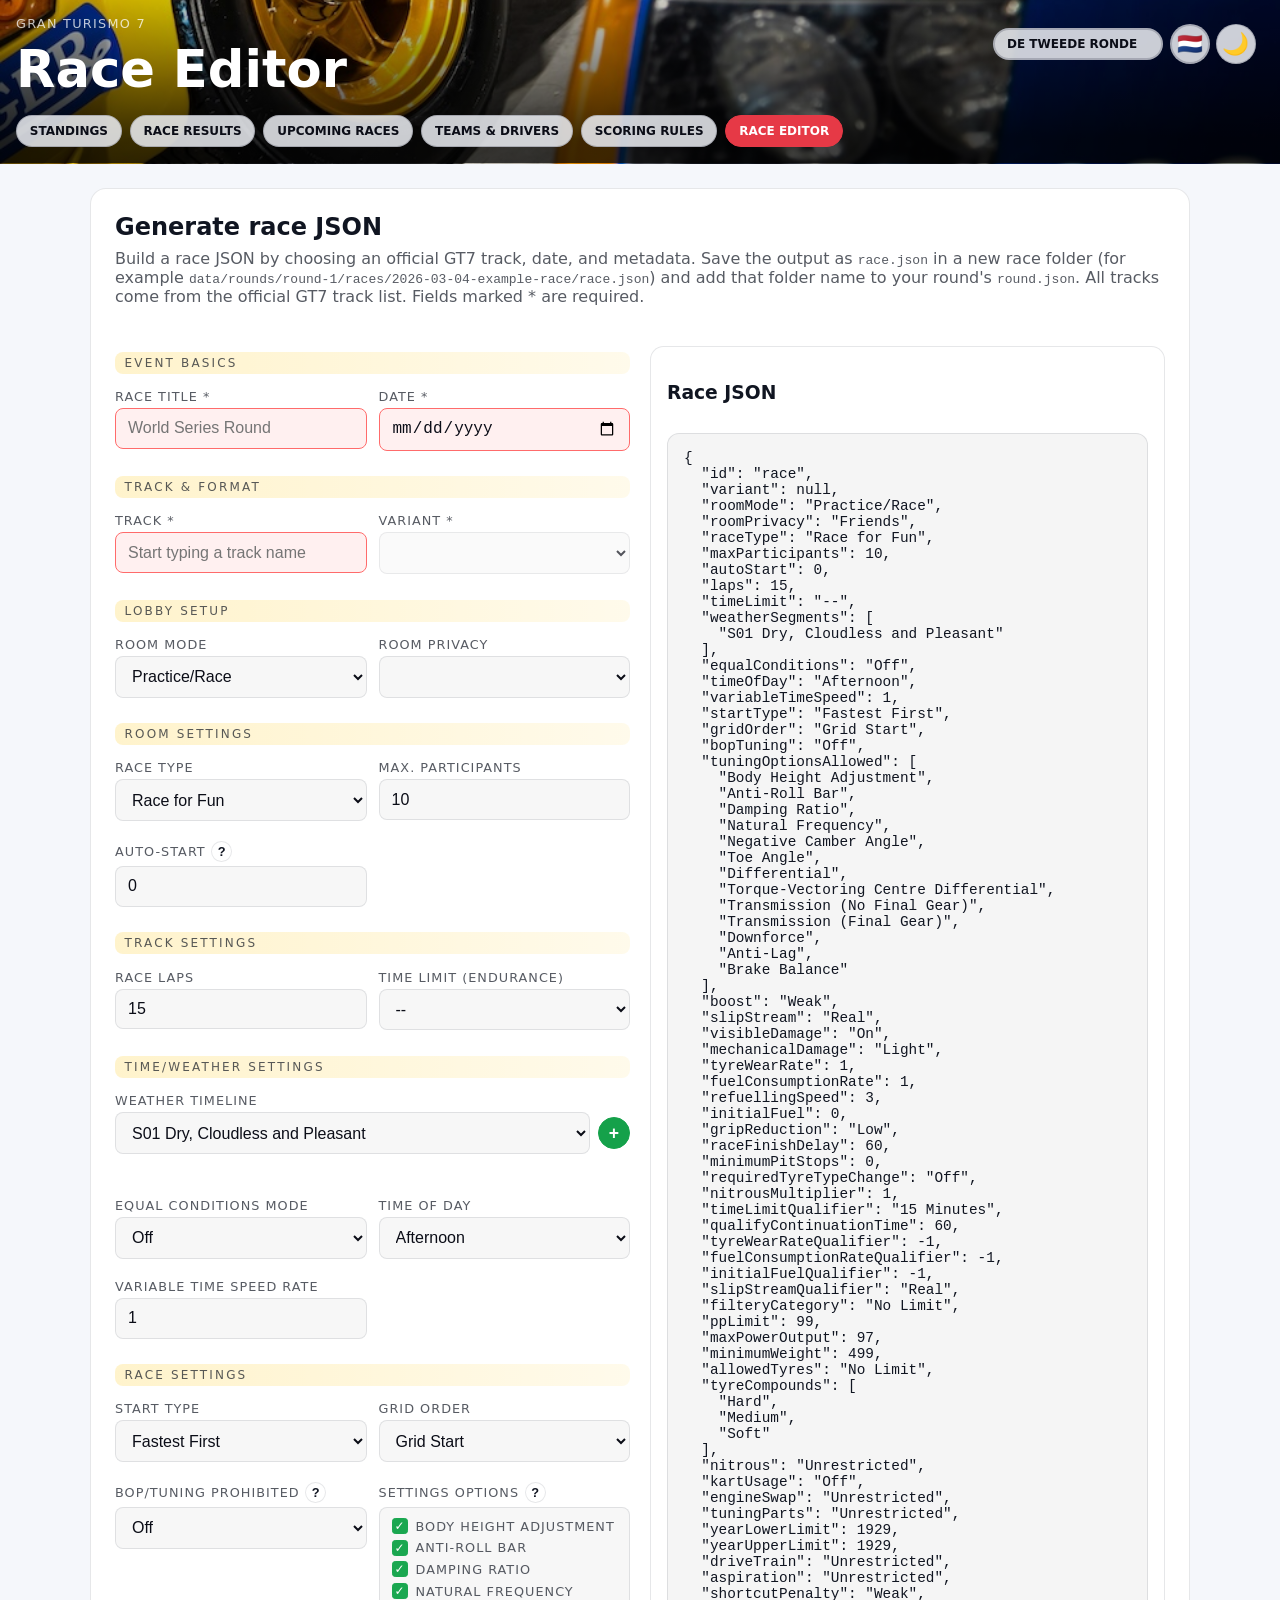
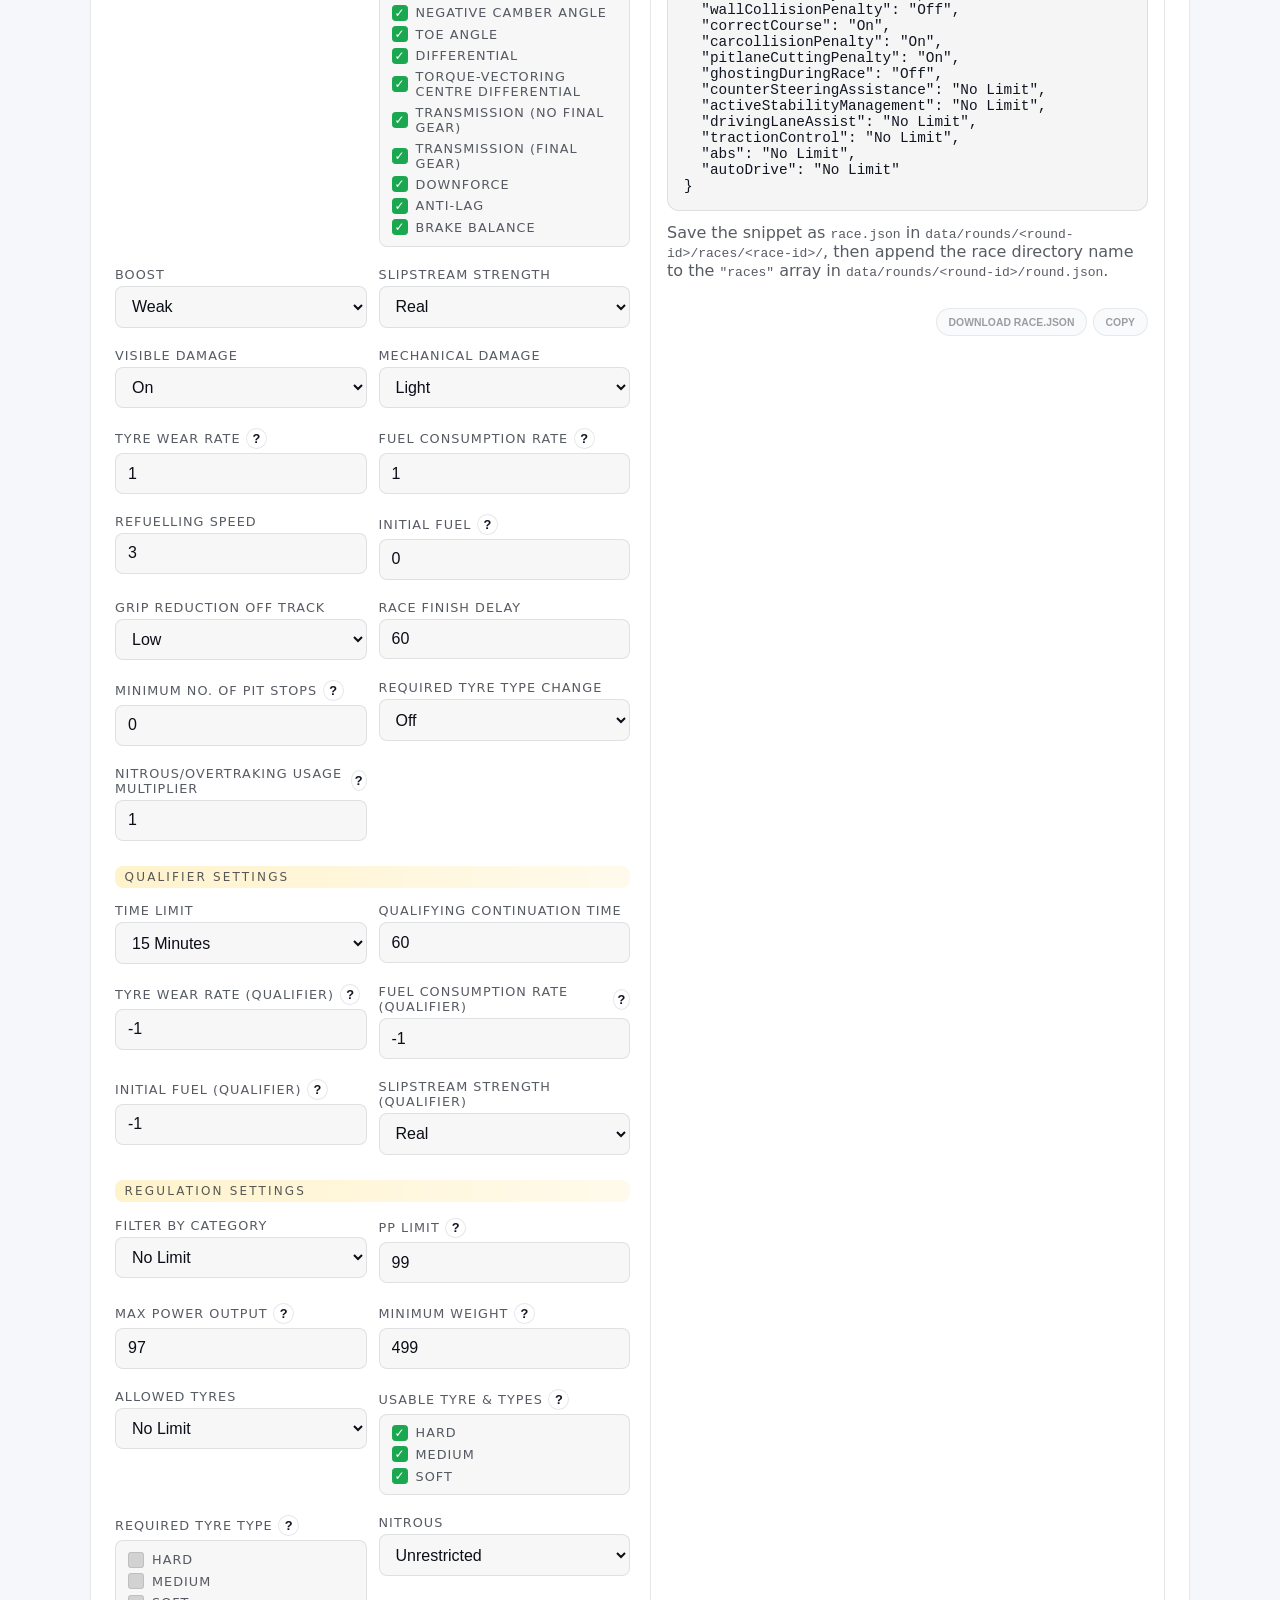
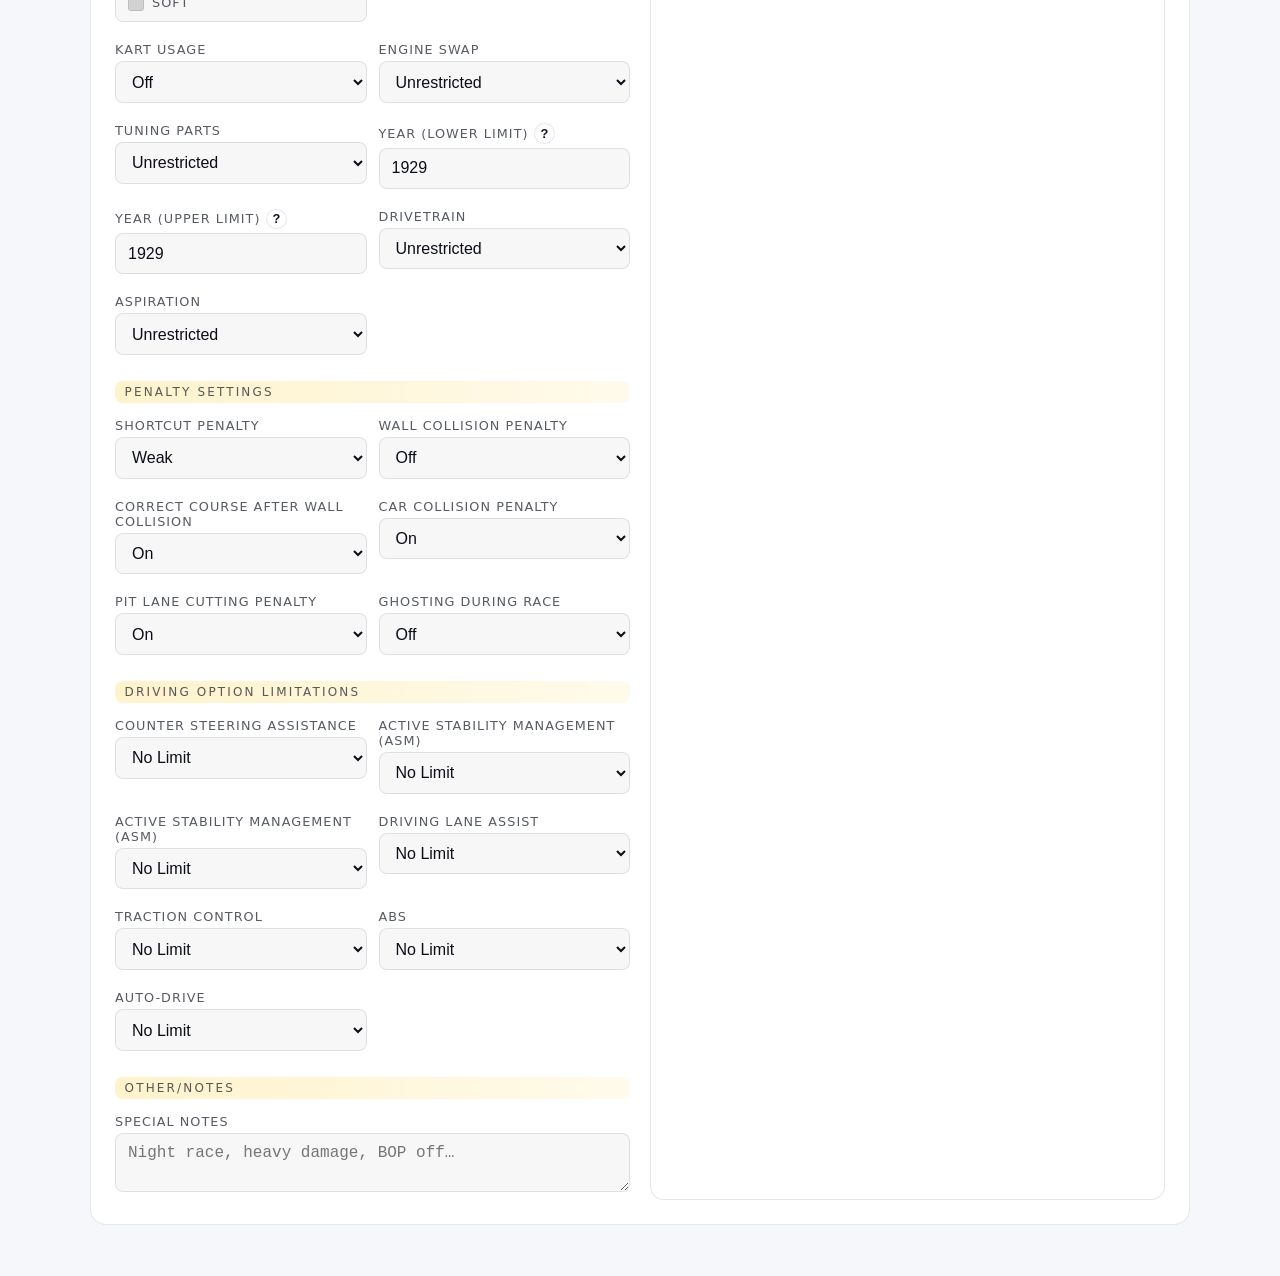
==== commit 677d856d: "Add race.json download button to editor" ====
--- a/editor.html
+++ b/editor.html
@@ -116,7 +116,10 @@
   "timeOfDay": "Afternoon"
 }</pre>
           <p class="muted note" data-i18n="editor.outputNote" data-i18n-html>Save the snippet as <code>race.json</code> in <code>data/rounds/&lt;round-id&gt;/races/&lt;race-id&gt;/</code>, then append the race directory name to the <code>"races"</code> array in <code>data/rounds/&lt;round-id&gt;/round.json</code>.</p>
-            <p align="right"><button type="button" id="copy-json" class="pill-link copy-btn" data-i18n="editor.copy">Copy</button></p>
+            <p align="right">
+              <button type="button" id="download-json" class="pill-link copy-btn" data-i18n="editor.download">Download race.json</button>
+              <button type="button" id="copy-json" class="pill-link copy-btn" data-i18n="editor.copy">Copy</button>
+            </p>
             <p id="copy-feedback" class="muted" align="right" hidden data-i18n="editor.copied">JSON copied to clipboard.</p>
           </div>
         </div>
